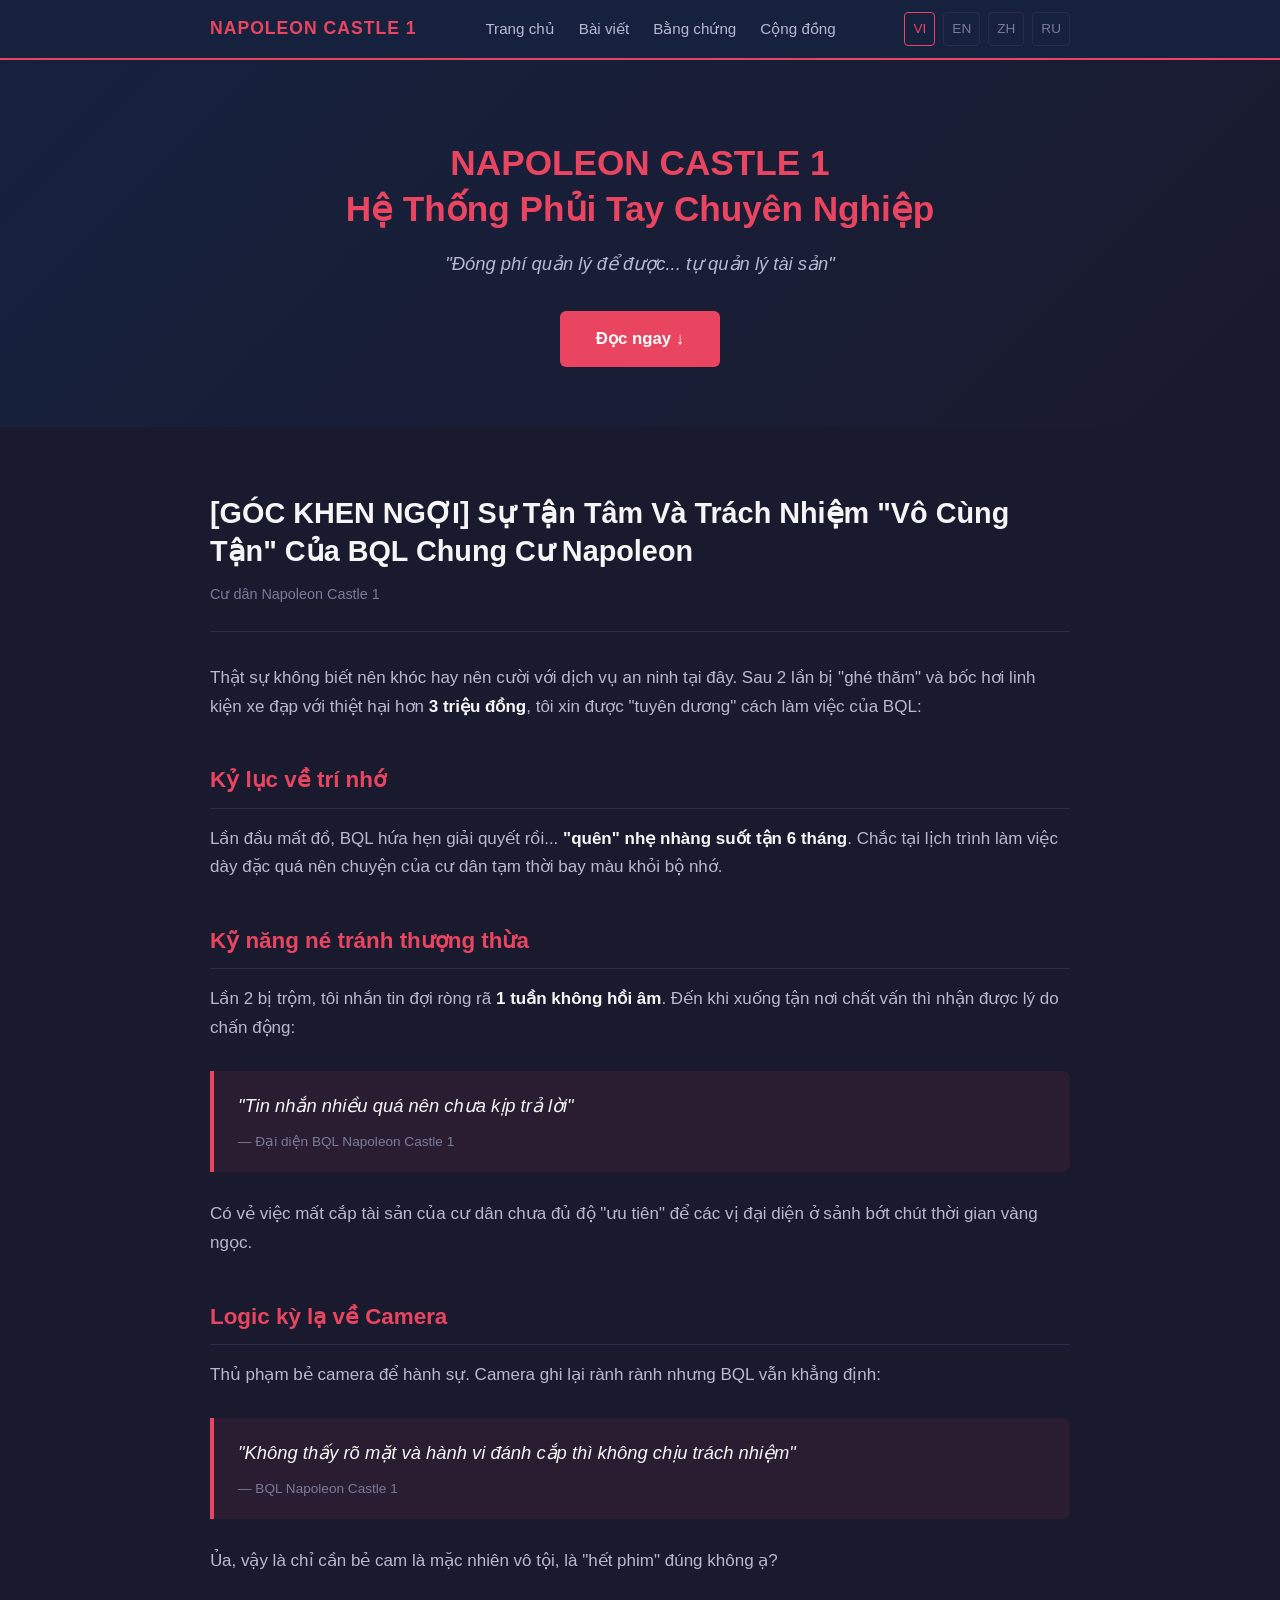
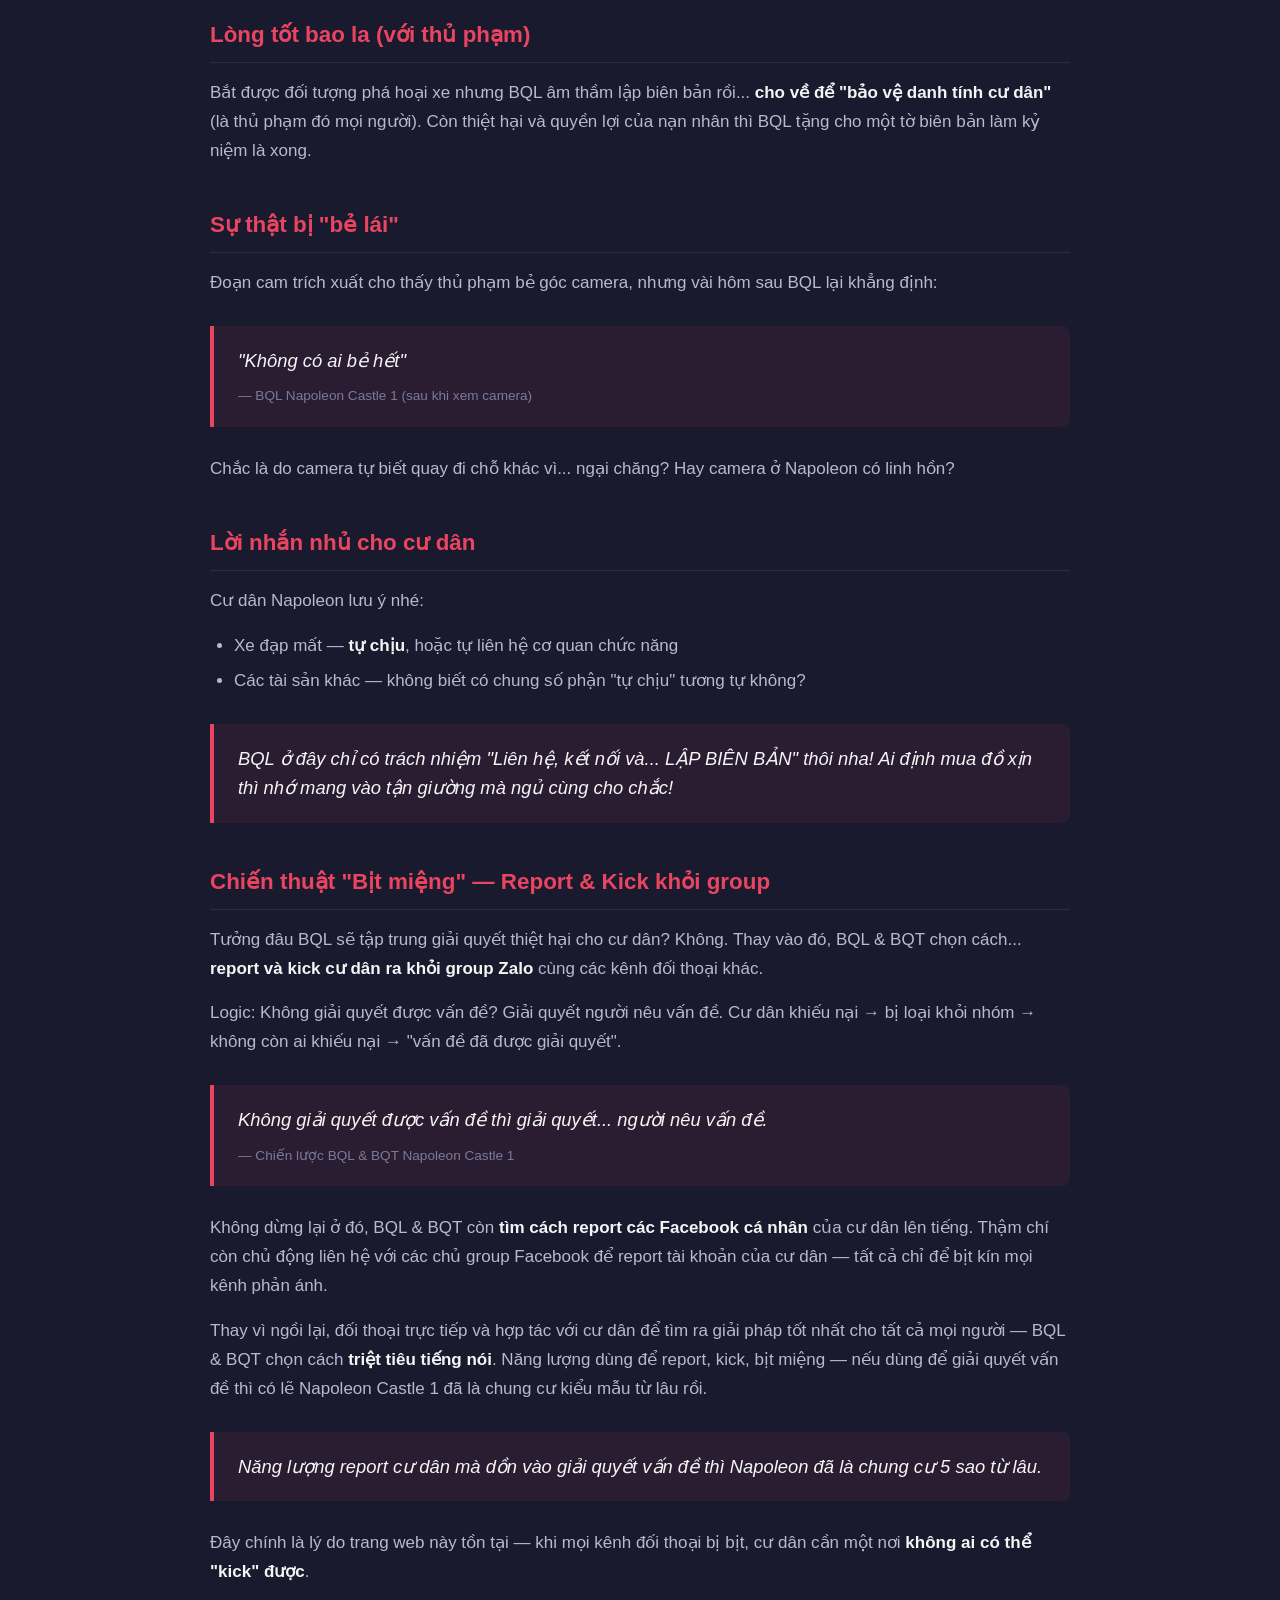
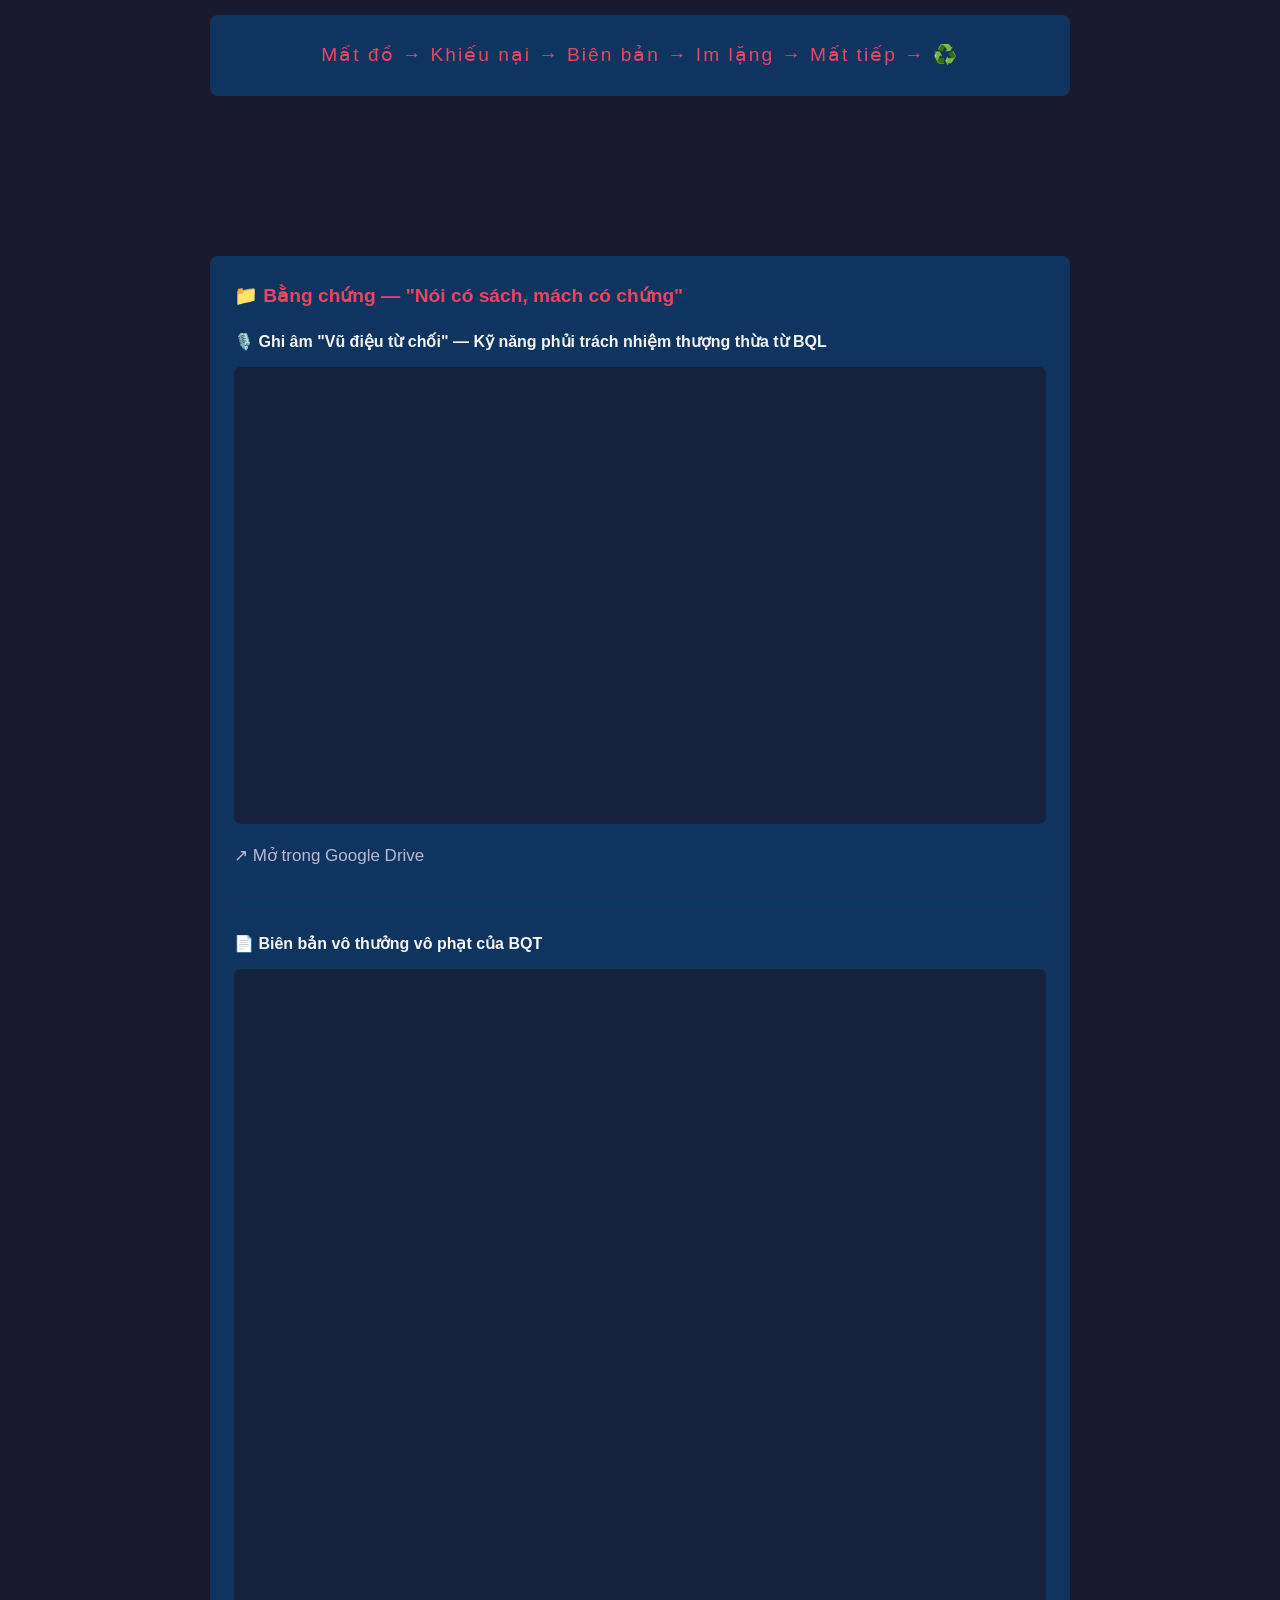
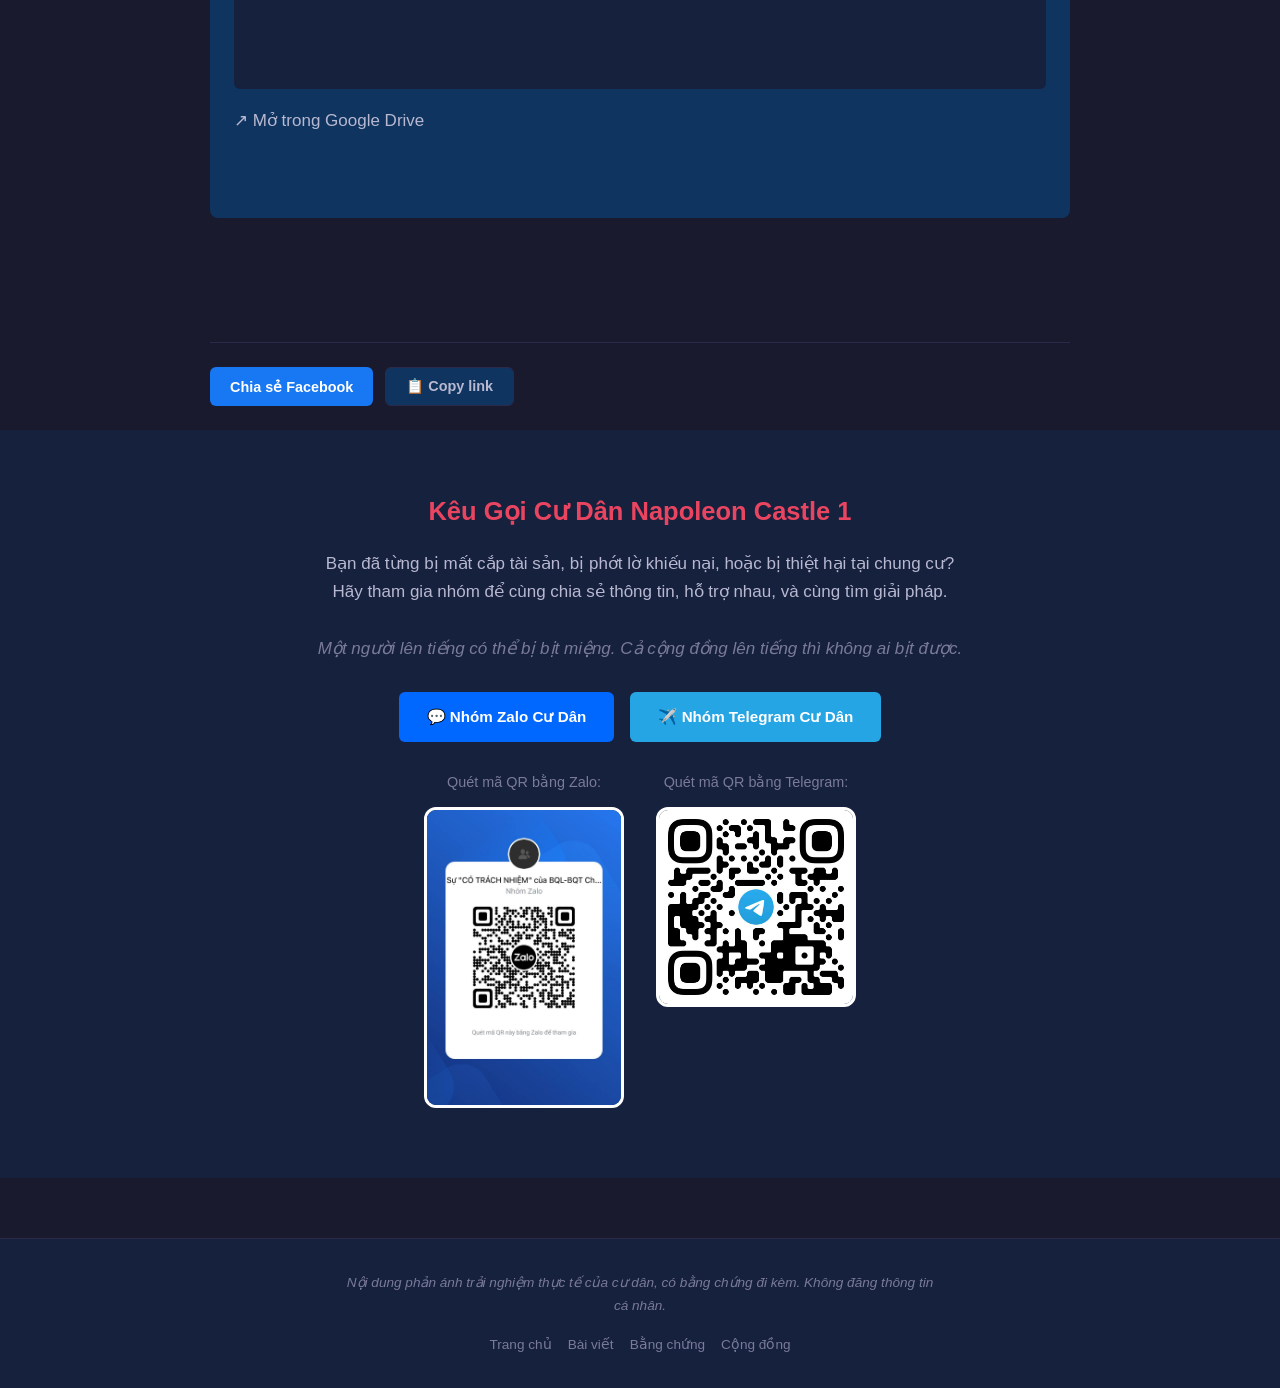
==== index.html @ b6dafae9 "feat: initial commit - Napoleon Castle expose site Multi-language static site with Vietnamese, Engli" ====
<!DOCTYPE html>
<html lang="vi">
<head>
  <meta charset="UTF-8">
  <meta name="viewport" content="width=device-width, initial-scale=1.0">
  <meta name="description" content="Napoleon Castle 1 - Bóc phốt BQT & BQL chung cư Napoleon Castle 1, Nha Trang. Bằng chứng, sự thật, và tiếng nói cư dân.">
  <title>Napoleon Castle 1 — Hệ Thống Phủi Tay Chuyên Nghiệp</title>
  <link rel="stylesheet" href="css/style.css">
</head>
<body>
  <header class="site-header">
    <div class="container">
      <a href="#top" class="site-logo">NAPOLEON CASTLE 1</a>
      <button class="menu-toggle" aria-label="Menu">&#9776;</button>
      <ul class="nav-links">
        <li><a href="#top">Trang chủ</a></li>
        <li><a href="#bai-viet">Bài viết</a></li>
        <li><a href="#evidence">Bằng chứng</a></li>
        <li><a href="#community">Cộng đồng</a></li>
      </ul>
      <div class="lang-selector">
        <a href="#" class="active">VI</a>
        <a href="#" title="Coming soon">EN</a>
        <a href="#" title="Coming soon">ZH</a>
        <a href="#" title="Coming soon">RU</a>
      </div>
    </div>
  </header>

  <main>
    <!-- Hero -->
    <section id="top" class="hero">
      <div class="container">
        <h1>NAPOLEON CASTLE 1<br>Hệ Thống Phủi Tay Chuyên Nghiệp</h1>
        <p class="subtitle">"Đóng phí quản lý để được... tự quản lý tài sản"</p>
        <a href="#bai-viet" class="btn-cta">Đọc ngay ↓</a>
      </div>
    </section>

    <!-- ========== BÀI VIẾT ========== -->
    <section id="bai-viet">

      <!-- Bài: Sự tận tâm và trách nhiệm "vô cùng tận" -->
      <article class="container post-article">
        <div class="post-header">
          <h1>[GÓC KHEN NGỢI] Sự Tận Tâm Và Trách Nhiệm "Vô Cùng Tận" Của BQL Chung Cư Napoleon</h1>
          <p class="post-meta">Cư dân Napoleon Castle 1</p>
        </div>

        <div class="post-content">
          <p>Thật sự không biết nên khóc hay nên cười với dịch vụ an ninh tại đây. Sau 2 lần bị "ghé thăm" và bốc hơi linh kiện xe đạp với thiệt hại hơn <strong>3 triệu đồng</strong>, tôi xin được "tuyên dương" cách làm việc của BQL:</p>

          <h2>Kỷ lục về trí nhớ</h2>
          <p>Lần đầu mất đồ, BQL hứa hẹn giải quyết rồi... <strong>"quên" nhẹ nhàng suốt tận 6 tháng</strong>. Chắc tại lịch trình làm việc dày đặc quá nên chuyện của cư dân tạm thời bay màu khỏi bộ nhớ.</p>

          <h2>Kỹ năng né tránh thượng thừa</h2>
          <p>Lần 2 bị trộm, tôi nhắn tin đợi ròng rã <strong>1 tuần không hồi âm</strong>. Đến khi xuống tận nơi chất vấn thì nhận được lý do chấn động:</p>

          <div class="quote-block">
            "Tin nhắn nhiều quá nên chưa kịp trả lời"
            <cite>— Đại diện BQL Napoleon Castle 1</cite>
          </div>

          <p>Có vẻ việc mất cắp tài sản của cư dân chưa đủ độ "ưu tiên" để các vị đại diện ở sảnh bớt chút thời gian vàng ngọc.</p>

          <h2>Logic kỳ lạ về Camera</h2>
          <p>Thủ phạm bẻ camera để hành sự. Camera ghi lại rành rành nhưng BQL vẫn khẳng định:</p>

          <div class="quote-block">
            "Không thấy rõ mặt và hành vi đánh cắp thì không chịu <em>trách nhiệm</em>"
            <cite>— BQL Napoleon Castle 1</cite>
          </div>

          <p>Ủa, vậy là chỉ cần bẻ cam là mặc nhiên vô tội, là "hết phim" đúng không ạ?</p>

          <h2>Lòng tốt bao la (với thủ phạm)</h2>
          <p>Bắt được đối tượng phá hoại xe nhưng BQL âm thầm lập biên bản rồi... <strong>cho về để "bảo vệ danh tính cư dân"</strong> (là thủ phạm đó mọi người). Còn thiệt hại và quyền lợi của nạn nhân thì BQL tặng cho một tờ biên bản làm kỷ niệm là xong.</p>

          <h2>Sự thật bị "bẻ lái"</h2>
          <p>Đoạn cam trích xuất cho thấy thủ phạm bẻ góc camera, nhưng vài hôm sau BQL lại khẳng định:</p>

          <div class="quote-block">
            "Không có ai bẻ hết"
            <cite>— BQL Napoleon Castle 1 (sau khi xem camera)</cite>
          </div>

          <p>Chắc là do camera tự biết quay đi chỗ khác vì... ngại chăng? Hay camera ở Napoleon có linh hồn?</p>

          <h2>Lời nhắn nhủ cho cư dân</h2>
          <p>Cư dân Napoleon lưu ý nhé:</p>
          <ul>
            <li>Xe đạp mất — <strong>tự chịu</strong>, hoặc tự liên hệ cơ quan chức năng</li>
            <li>Các tài sản khác — không biết có chung số phận "tự chịu" tương tự không?</li>
          </ul>

          <div class="quote-block">
            BQL ở đây chỉ có <em>trách nhiệm</em> "Liên hệ, kết nối và... LẬP BIÊN BẢN" thôi nha! Ai định mua đồ xịn thì nhớ mang vào tận giường mà ngủ cùng cho chắc!
          </div>

          <h2>Chiến thuật "Bịt miệng" — Report & Kick khỏi group</h2>
          <p>Tưởng đâu BQL sẽ tập trung giải quyết thiệt hại cho cư dân? Không. Thay vào đó, BQL & BQT chọn cách... <strong>report và kick cư dân ra khỏi group Zalo</strong> cùng các kênh đối thoại khác.</p>
          <p>Logic: Không giải quyết được vấn đề? Giải quyết người nêu vấn đề. Cư dân khiếu nại → bị loại khỏi nhóm → không còn ai khiếu nại → "vấn đề đã được giải quyết".</p>

          <div class="quote-block">
            Không giải quyết được vấn đề thì giải quyết... người nêu vấn đề.
            <cite>— Chiến lược BQL & BQT Napoleon Castle 1</cite>
          </div>

          <p>Không dừng lại ở đó, BQL & BQT còn <strong>tìm cách report các Facebook cá nhân</strong> của cư dân lên tiếng. Thậm chí còn chủ động liên hệ với các chủ group Facebook để report tài khoản của cư dân — tất cả chỉ để bịt kín mọi kênh phản ánh.</p>
          <p>Thay vì ngồi lại, đối thoại trực tiếp và hợp tác với cư dân để tìm ra giải pháp tốt nhất cho tất cả mọi người — BQL & BQT chọn cách <strong>triệt tiêu tiếng nói</strong>. Năng lượng dùng để report, kick, bịt miệng — nếu dùng để giải quyết vấn đề thì có lẽ Napoleon Castle 1 đã là chung cư kiểu mẫu từ lâu rồi.</p>

          <div class="quote-block">
            Năng lượng report cư dân mà dồn vào giải quyết vấn đề thì Napoleon đã là chung cư 5 sao từ lâu.
          </div>

          <p>Đây chính là lý do trang web này tồn tại — khi mọi kênh đối thoại bị bịt, cư dân cần một nơi <strong>không ai có thể "kick" được</strong>.</p>

          <div class="loop-diagram">
            Mất đồ → Khiếu nại → Biên bản → Im lặng → Mất tiếp → ♻️
          </div>
        </div>
      </article>

    </section>

    <!-- ========== BẰNG CHỨNG ========== -->
    <section id="evidence" class="container" style="padding: 60px 20px;">
      <div class="evidence-section">
        <h2>📁 Bằng chứng — "Nói có sách, mách có chứng"</h2>

        <div class="evidence-embed">
          <h3>🎙️ Ghi âm "Vũ điệu từ chối" — Kỹ năng phủi trách nhiệm thượng thừa từ BQL</h3>
          <div class="video-wrapper">
            <iframe src="https://drive.google.com/file/d/17WcGoPP5Mn9UGs67DYSQonbkfTGHQ_Rq/preview" allow="autoplay" loading="lazy"></iframe>
          </div>
          <a href="https://drive.google.com/file/d/17WcGoPP5Mn9UGs67DYSQonbkfTGHQ_Rq/view?usp=sharing" target="_blank" class="evidence-link">↗ Mở trong Google Drive</a>
        </div>

        <div class="evidence-embed">
          <h3>📄 Biên bản vô thưởng vô phạt của BQT</h3>
          <iframe src="https://drive.google.com/file/d/1DjLZCv8FDVoXOdArXhxJp0pirLEezRLO/preview" width="100%" height="720" allow="autoplay" loading="lazy"></iframe>
          <a href="https://drive.google.com/file/d/1DjLZCv8FDVoXOdArXhxJp0pirLEezRLO/view?usp=drive_link" target="_blank" class="evidence-link">↗ Mở trong Google Drive</a>
        </div>
      </div>
    </section>

    <!-- ========== SHARE ========== -->
    <div class="container">
      <div class="share-buttons">
        <button class="btn-share btn-share-fb" onclick="shareFacebook()">Chia sẻ Facebook</button>
        <button class="btn-share btn-share-copy" onclick="copyLink()">📋 Copy link</button>
      </div>
    </div>

    <!-- ========== COMMUNITY ========== -->
    <section id="community" class="community-section">
      <h2>Kêu Gọi Cư Dân Napoleon Castle 1</h2>
      <p>Bạn đã từng bị mất cắp tài sản, bị phớt lờ khiếu nại, hoặc bị thiệt hại tại chung cư?<br>
      Hãy tham gia nhóm để cùng chia sẻ thông tin, hỗ trợ nhau, và cùng tìm giải pháp.</p>
      <p style="color: var(--text-muted); font-style: italic; margin-top: 8px;">Một người lên tiếng có thể bị bịt miệng. Cả cộng đồng lên tiếng thì không ai bịt được.</p>
      <div class="community-buttons">
        <a href="https://zalo.me/g/q9gv7rk0p5awj9sfgsnn" target="_blank" class="btn-community btn-zalo">💬 Nhóm Zalo Cư Dân</a>
        <a href="https://t.me/+AWiFzAYis3QyZTdl" target="_blank" class="btn-community btn-telegram">✈️ Nhóm Telegram Cư Dân</a>
      </div>
      <div class="qr-codes">
        <div class="qr-item">
          <p>Quét mã QR bằng Zalo:</p>
          <a href="https://zalo.me/g/q9gv7rk0p5awj9sfgsnn" target="_blank">
            <img src="images/zalo-qr.jpg" alt="QR Code nhóm Zalo cư dân Napoleon Castle 1" class="qr-image">
          </a>
        </div>
        <div class="qr-item">
          <p>Quét mã QR bằng Telegram:</p>
          <a href="https://t.me/+AWiFzAYis3QyZTdl" target="_blank">
            <img src="images/telegram-qr.jpg" alt="QR Code nhóm Telegram cư dân Napoleon Castle 1" class="qr-image">
          </a>
        </div>
      </div>
    </section>
  </main>

  <footer class="site-footer">
    <div class="container">
      <p class="disclaimer">Nội dung phản ánh trải nghiệm thực tế của cư dân, có bằng chứng đi kèm. Không đăng thông tin cá nhân.</p>
      <div class="footer-links">
        <a href="#top">Trang chủ</a>
        <a href="#bai-viet">Bài viết</a>
        <a href="#evidence">Bằng chứng</a>
        <a href="#community">Cộng đồng</a>
      </div>
    </div>
  </footer>

  <script src="js/main.js"></script>
</body>
</html>
---- css/style.css ----
/* === Napoleon Castle 1 Expose — Theme === */
:root {
  --bg-primary: #1a1a2e;
  --bg-secondary: #16213e;
  --bg-card: #0f3460;
  --accent: #e94560;
  --accent-hover: #ff6b81;
  --text-primary: #f5f5f5;
  --text-secondary: #b8b8d0;
  --text-muted: #7a7a9a;
  --border: #2a2a4a;
  --quote-border: #e94560;
  --success: #2ed573;
  --font-stack: -apple-system, BlinkMacSystemFont, 'Segoe UI', Roboto, sans-serif;
  --max-width: 900px;
  --header-height: 60px;
}

/* === Reset & Base === */
*, *::before, *::after { box-sizing: border-box; margin: 0; padding: 0; }

html { scroll-behavior: smooth; }

body {
  font-family: var(--font-stack);
  background: var(--bg-primary);
  color: var(--text-primary);
  line-height: 1.7;
  font-size: 17px;
  min-height: 100vh;
}

a { color: var(--accent); text-decoration: none; transition: color 0.2s; }
a:hover { color: var(--accent-hover); }

img { max-width: 100%; height: auto; }

/* === Layout === */
.container { max-width: var(--max-width); margin: 0 auto; padding: 0 20px; }

/* === Header === */
.site-header {
  background: var(--bg-secondary);
  border-bottom: 2px solid var(--accent);
  position: sticky;
  top: 0;
  z-index: 100;
  height: var(--header-height);
}

.site-header .container {
  display: flex;
  align-items: center;
  justify-content: space-between;
  height: 100%;
}

.site-logo {
  font-size: 1.1rem;
  font-weight: 700;
  color: var(--accent);
  letter-spacing: 1px;
}

.nav-links { display: flex; gap: 24px; list-style: none; }
.nav-links a { color: var(--text-secondary); font-size: 0.95rem; }
.nav-links a:hover, .nav-links a.active { color: var(--accent); }

.lang-selector { display: flex; gap: 8px; }
.lang-selector a {
  color: var(--text-muted);
  font-size: 0.85rem;
  padding: 4px 8px;
  border: 1px solid var(--border);
  border-radius: 4px;
}
.lang-selector a:hover, .lang-selector a.active {
  color: var(--accent);
  border-color: var(--accent);
}

/* Hamburger */
.menu-toggle {
  display: none;
  background: none;
  border: none;
  color: var(--text-primary);
  font-size: 1.5rem;
  cursor: pointer;
}

/* === Hero === */
.hero {
  text-align: center;
  padding: 80px 20px 60px;
  background: linear-gradient(135deg, var(--bg-secondary), var(--bg-primary));
}

.hero h1 {
  font-size: 2.2rem;
  color: var(--accent);
  margin-bottom: 16px;
  line-height: 1.3;
}

.hero .subtitle {
  font-size: 1.15rem;
  color: var(--text-secondary);
  font-style: italic;
  margin-bottom: 32px;
}

.btn-cta {
  display: inline-block;
  background: var(--accent);
  color: #fff;
  padding: 14px 36px;
  border-radius: 6px;
  font-size: 1.05rem;
  font-weight: 600;
  transition: background 0.2s;
}
.btn-cta:hover { background: var(--accent-hover); color: #fff; }

/* === Timeline === */
.timeline-section { padding: 60px 0; }
.timeline-section h2 { text-align: center; margin-bottom: 40px; color: var(--accent); }

.timeline {
  position: relative;
  padding-left: 40px;
}

.timeline::before {
  content: '';
  position: absolute;
  left: 15px;
  top: 0;
  bottom: 0;
  width: 3px;
  background: var(--accent);
  border-radius: 2px;
}

.timeline-item {
  position: relative;
  margin-bottom: 36px;
  padding: 20px 24px;
  background: var(--bg-card);
  border-radius: 8px;
  border-left: 3px solid var(--accent);
}

.timeline-item::before {
  content: '';
  position: absolute;
  left: -33px;
  top: 24px;
  width: 12px;
  height: 12px;
  background: var(--accent);
  border-radius: 50%;
  border: 3px solid var(--bg-primary);
}

.timeline-date {
  font-size: 0.85rem;
  color: var(--accent);
  font-weight: 600;
  margin-bottom: 6px;
}

.timeline-item h3 { font-size: 1.1rem; margin-bottom: 8px; }
.timeline-item p { color: var(--text-secondary); font-size: 0.95rem; }
.timeline-item .read-more { font-size: 0.9rem; margin-top: 10px; display: inline-block; }

/* === Quote Block === */
.quote-block {
  border-left: 4px solid var(--quote-border);
  padding: 20px 24px;
  margin: 28px 0;
  background: rgba(233, 69, 96, 0.08);
  border-radius: 0 8px 8px 0;
  font-style: italic;
  font-size: 1.15rem;
  color: var(--text-primary);
  line-height: 1.6;
}

.quote-block cite {
  display: block;
  margin-top: 10px;
  font-size: 0.85rem;
  color: var(--text-muted);
  font-style: normal;
}

/* === Community Section === */
.community-section {
  text-align: center;
  padding: 60px 20px;
  background: var(--bg-secondary);
}

.community-section h2 { color: var(--accent); margin-bottom: 16px; }
.community-section p { color: var(--text-secondary); margin-bottom: 28px; }

.community-buttons { display: flex; gap: 16px; justify-content: center; flex-wrap: wrap; }

.btn-community {
  display: inline-flex;
  align-items: center;
  gap: 8px;
  padding: 12px 28px;
  border-radius: 6px;
  font-weight: 600;
  font-size: 0.95rem;
  color: #fff;
  transition: opacity 0.2s;
}
.btn-community:hover { opacity: 0.85; color: #fff; }
.btn-zalo { background: #0068ff; }
.btn-telegram { background: #26a5e4; }

.qr-codes {
  display: flex;
  gap: 32px;
  justify-content: center;
  flex-wrap: wrap;
  margin-top: 28px;
}
.qr-item { text-align: center; }
.qr-item p { color: var(--text-muted); font-size: 0.9rem; margin-bottom: 12px; }
.qr-image {
  max-width: 200px;
  border-radius: 12px;
  border: 3px solid #fff;
}

/* === Post Article (single-page blog) === */
.post-article { padding-top: 20px; }
.post-article + .post-article { border-top: 2px solid var(--accent); margin-top: 60px; }

.post-header {
  padding: 48px 0 24px;
  border-bottom: 1px solid var(--border);
  margin-bottom: 32px;
}

.post-header h1 { font-size: 1.8rem; line-height: 1.3; margin-bottom: 12px; }
.post-meta { color: var(--text-muted); font-size: 0.9rem; }

.post-content { padding-bottom: 40px; }
.post-content h2 {
  color: var(--accent);
  font-size: 1.4rem;
  margin: 40px 0 16px;
  padding-bottom: 8px;
  border-bottom: 1px solid var(--border);
}
.post-content h3 { font-size: 1.15rem; margin: 24px 0 12px; }
.post-content p { margin-bottom: 16px; color: var(--text-secondary); }
.post-content ul, .post-content ol { margin: 12px 0 16px 24px; color: var(--text-secondary); }
.post-content li { margin-bottom: 6px; }
.post-content strong { color: var(--text-primary); }

/* Loop visual */
.loop-diagram {
  text-align: center;
  padding: 24px;
  margin: 28px 0;
  background: var(--bg-card);
  border-radius: 8px;
  font-size: 1.2rem;
  color: var(--accent);
  letter-spacing: 2px;
}

/* === Evidence === */
.evidence-section {
  background: var(--bg-card);
  padding: 24px;
  border-radius: 8px;
  margin: 32px 0;
}
.evidence-section h2 { color: var(--accent); margin-bottom: 16px; font-size: 1.2rem; }
.evidence-link {
  display: block;
  padding: 10px 0;
  border-bottom: 1px solid var(--border);
  color: var(--text-secondary);
}
.evidence-link:last-child { border-bottom: none; }
.evidence-link:hover { color: var(--accent); }

.evidence-embed {
  margin-bottom: 28px;
  padding-bottom: 20px;
  border-bottom: 1px solid var(--border);
}
.evidence-embed:last-child { border-bottom: none; }
.evidence-embed h3 { font-size: 1rem; margin-bottom: 12px; color: var(--text-primary); }
.evidence-embed iframe {
  border: none;
  border-radius: 6px;
  background: var(--bg-secondary);
  display: block;
  margin-bottom: 8px;
}

/* 16:9 responsive video */
.video-wrapper {
  position: relative;
  padding-bottom: 56.25%; /* 16:9 */
  height: 0;
  overflow: hidden;
  border-radius: 6px;
  margin-bottom: 8px;
}
.video-wrapper iframe {
  position: absolute;
  top: 0;
  left: 0;
  width: 100%;
  height: 100%;
  margin-bottom: 0;
}

/* === Share Buttons === */
.share-buttons {
  display: flex;
  gap: 12px;
  padding: 24px 0;
  border-top: 1px solid var(--border);
  margin-top: 32px;
}

.btn-share {
  padding: 10px 20px;
  border-radius: 6px;
  font-size: 0.9rem;
  font-weight: 600;
  cursor: pointer;
  border: none;
  color: #fff;
  transition: opacity 0.2s;
}
.btn-share:hover { opacity: 0.85; }
.btn-share-fb { background: #1877f2; }
.btn-share-copy { background: var(--bg-card); border: 1px solid var(--border); color: var(--text-secondary); }
.btn-share-copy:hover { border-color: var(--accent); color: var(--accent); }

/* === Post Navigation === */
.post-nav {
  display: flex;
  justify-content: space-between;
  padding: 24px 0;
  border-top: 1px solid var(--border);
}
.post-nav a { color: var(--text-secondary); }
.post-nav a:hover { color: var(--accent); }

/* === Footer === */
.site-footer {
  background: var(--bg-secondary);
  border-top: 1px solid var(--border);
  padding: 32px 0;
  text-align: center;
  margin-top: 60px;
}

.disclaimer {
  font-size: 0.85rem;
  color: var(--text-muted);
  font-style: italic;
  margin-bottom: 16px;
  max-width: 600px;
  margin-left: auto;
  margin-right: auto;
}

.footer-links { display: flex; gap: 16px; justify-content: center; }
.footer-links a { color: var(--text-muted); font-size: 0.85rem; }

/* === Landing Page (Language Selector) === */
.landing-page {
  display: flex;
  flex-direction: column;
  align-items: center;
  justify-content: center;
  min-height: 100vh;
  text-align: center;
  padding: 40px 20px;
}

.landing-page h1 {
  font-size: 2.5rem;
  color: var(--accent);
  margin-bottom: 12px;
}

.landing-page .tagline {
  color: var(--text-secondary);
  font-style: italic;
  margin-bottom: 48px;
  font-size: 1.1rem;
}

.lang-grid {
  display: grid;
  grid-template-columns: repeat(2, 1fr);
  gap: 16px;
  max-width: 400px;
  width: 100%;
}

.lang-btn {
  display: flex;
  align-items: center;
  justify-content: center;
  padding: 20px;
  background: var(--bg-card);
  border: 2px solid var(--border);
  border-radius: 10px;
  font-size: 1.1rem;
  font-weight: 600;
  color: var(--text-primary);
  transition: border-color 0.2s, transform 0.2s;
}
.lang-btn:hover {
  border-color: var(--accent);
  color: var(--accent);
  transform: translateY(-2px);
}

/* === Placeholder Notice === */
.placeholder-notice {
  text-align: center;
  padding: 80px 20px;
  color: var(--text-muted);
  font-style: italic;
  font-size: 1.1rem;
}

/* === Responsive === */
@media (max-width: 768px) {
  .menu-toggle { display: block; }

  .nav-links {
    display: none;
    position: absolute;
    top: var(--header-height);
    left: 0;
    right: 0;
    background: var(--bg-secondary);
    flex-direction: column;
    padding: 16px 20px;
    gap: 12px;
    border-bottom: 2px solid var(--accent);
  }
  .nav-links.open { display: flex; }

  .lang-selector {
    position: absolute;
    top: var(--header-height);
    right: 20px;
    display: none;
  }
  .nav-links.open ~ .lang-selector { display: flex; margin-top: 8px; }

  .hero { padding: 48px 16px 40px; }
  .hero h1 { font-size: 1.6rem; }

  .timeline { padding-left: 30px; }
  .timeline::before { left: 10px; }
  .timeline-item::before { left: -28px; }

  .post-header h1 { font-size: 1.4rem; }
  .post-content h2 { font-size: 1.2rem; }

  .lang-grid { grid-template-columns: 1fr; max-width: 280px; }

  .landing-page h1 { font-size: 1.8rem; }
}
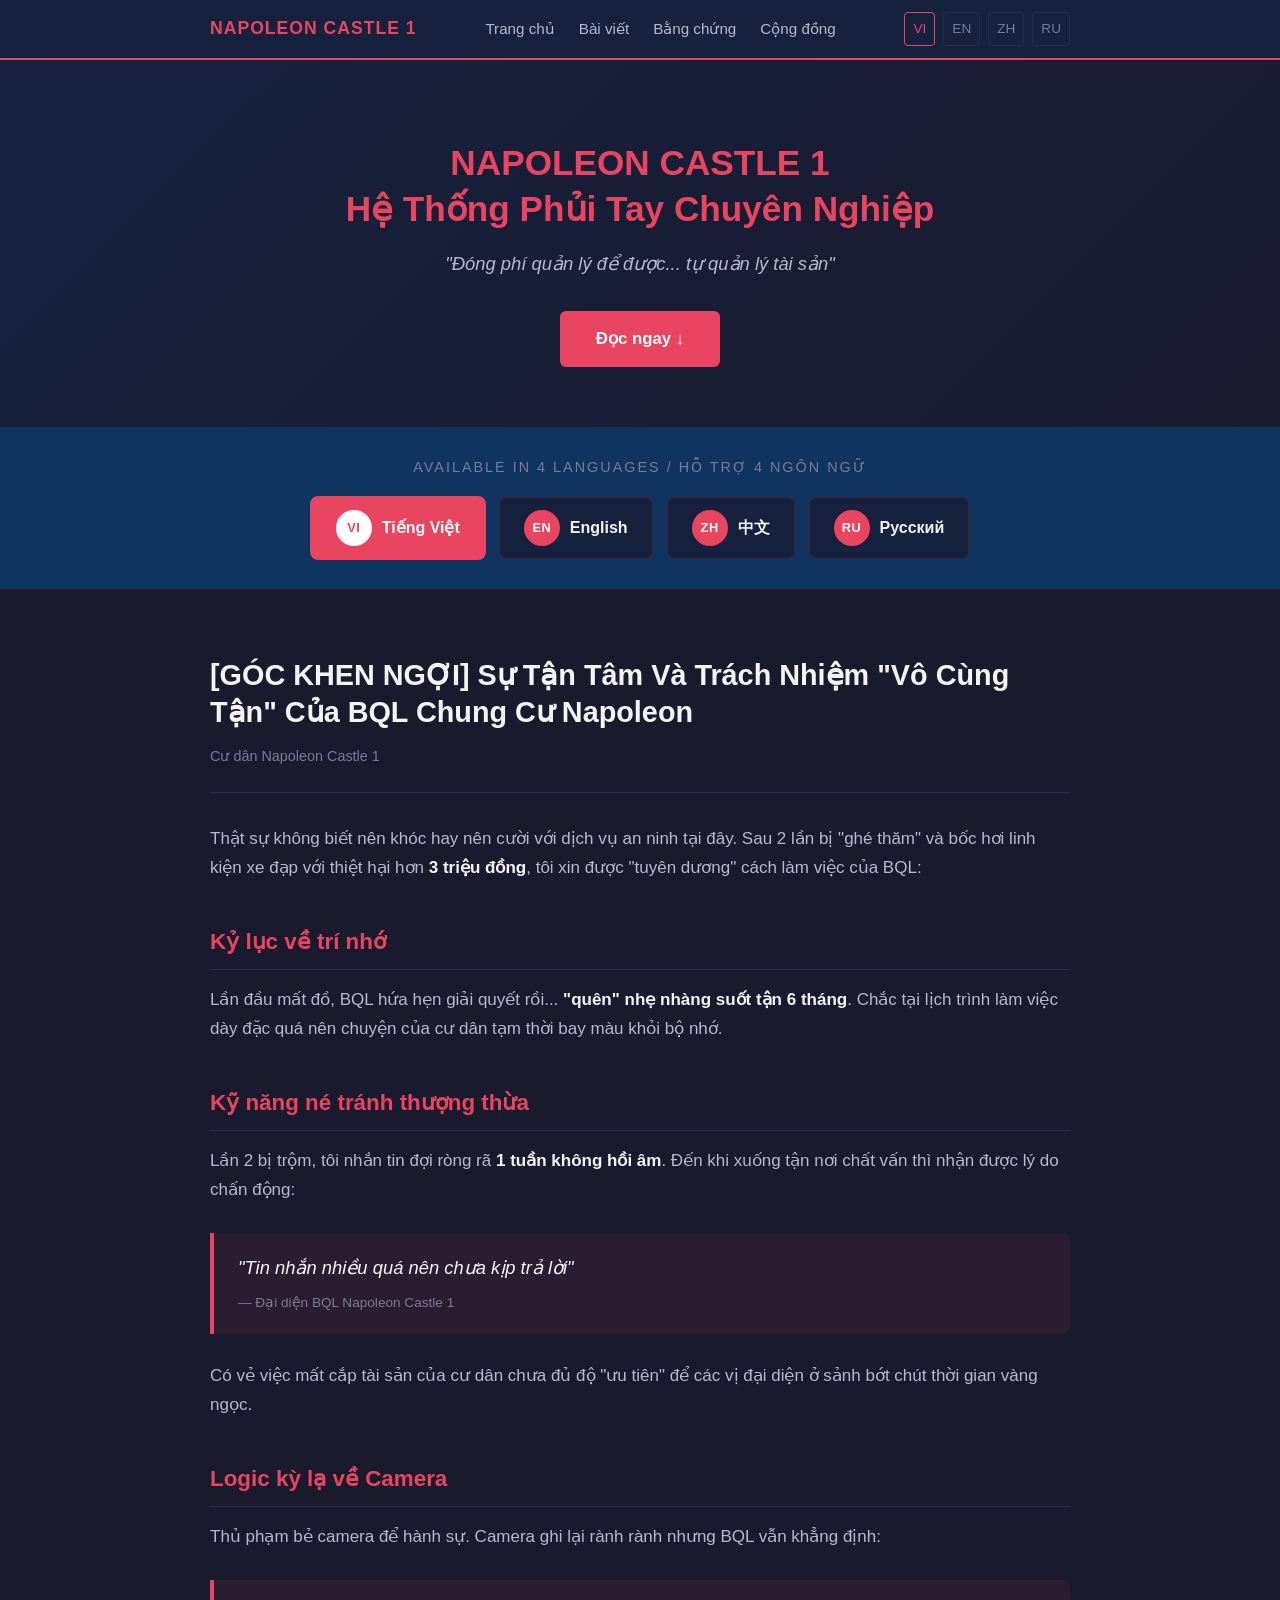
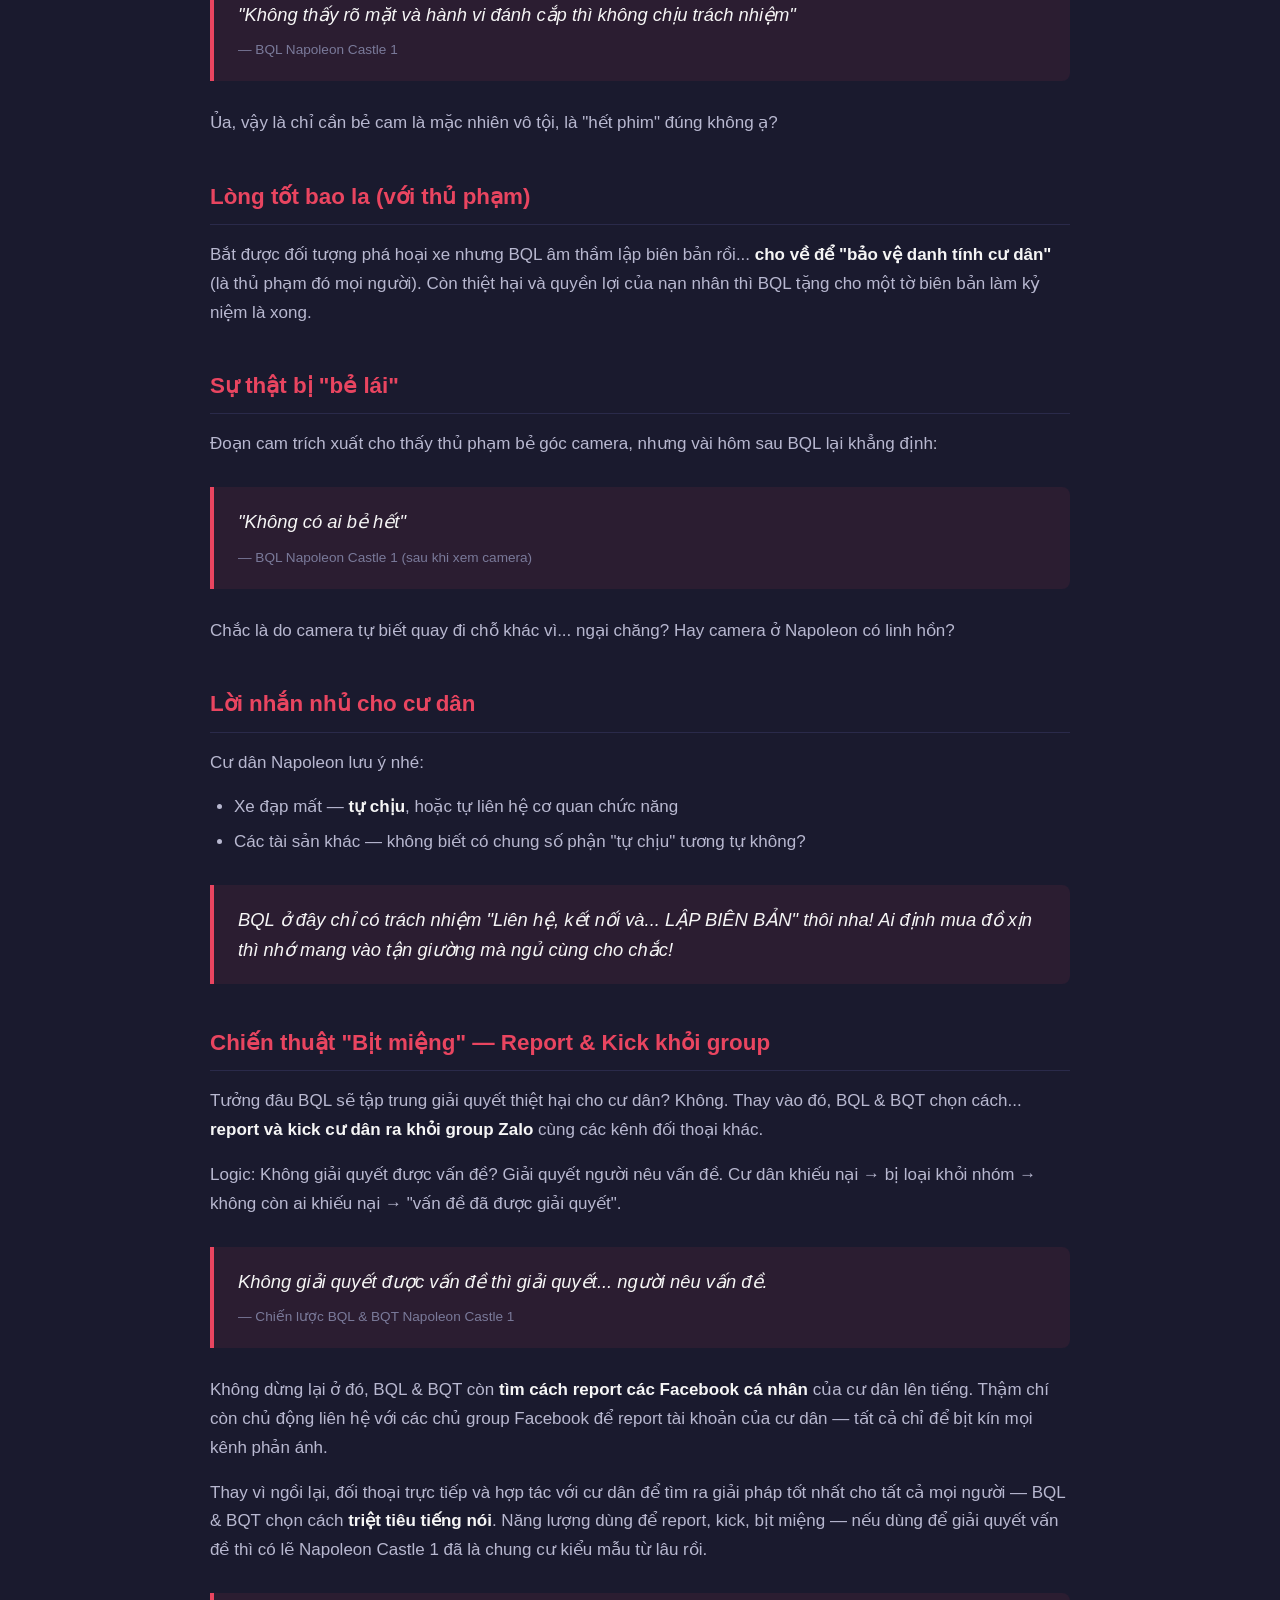
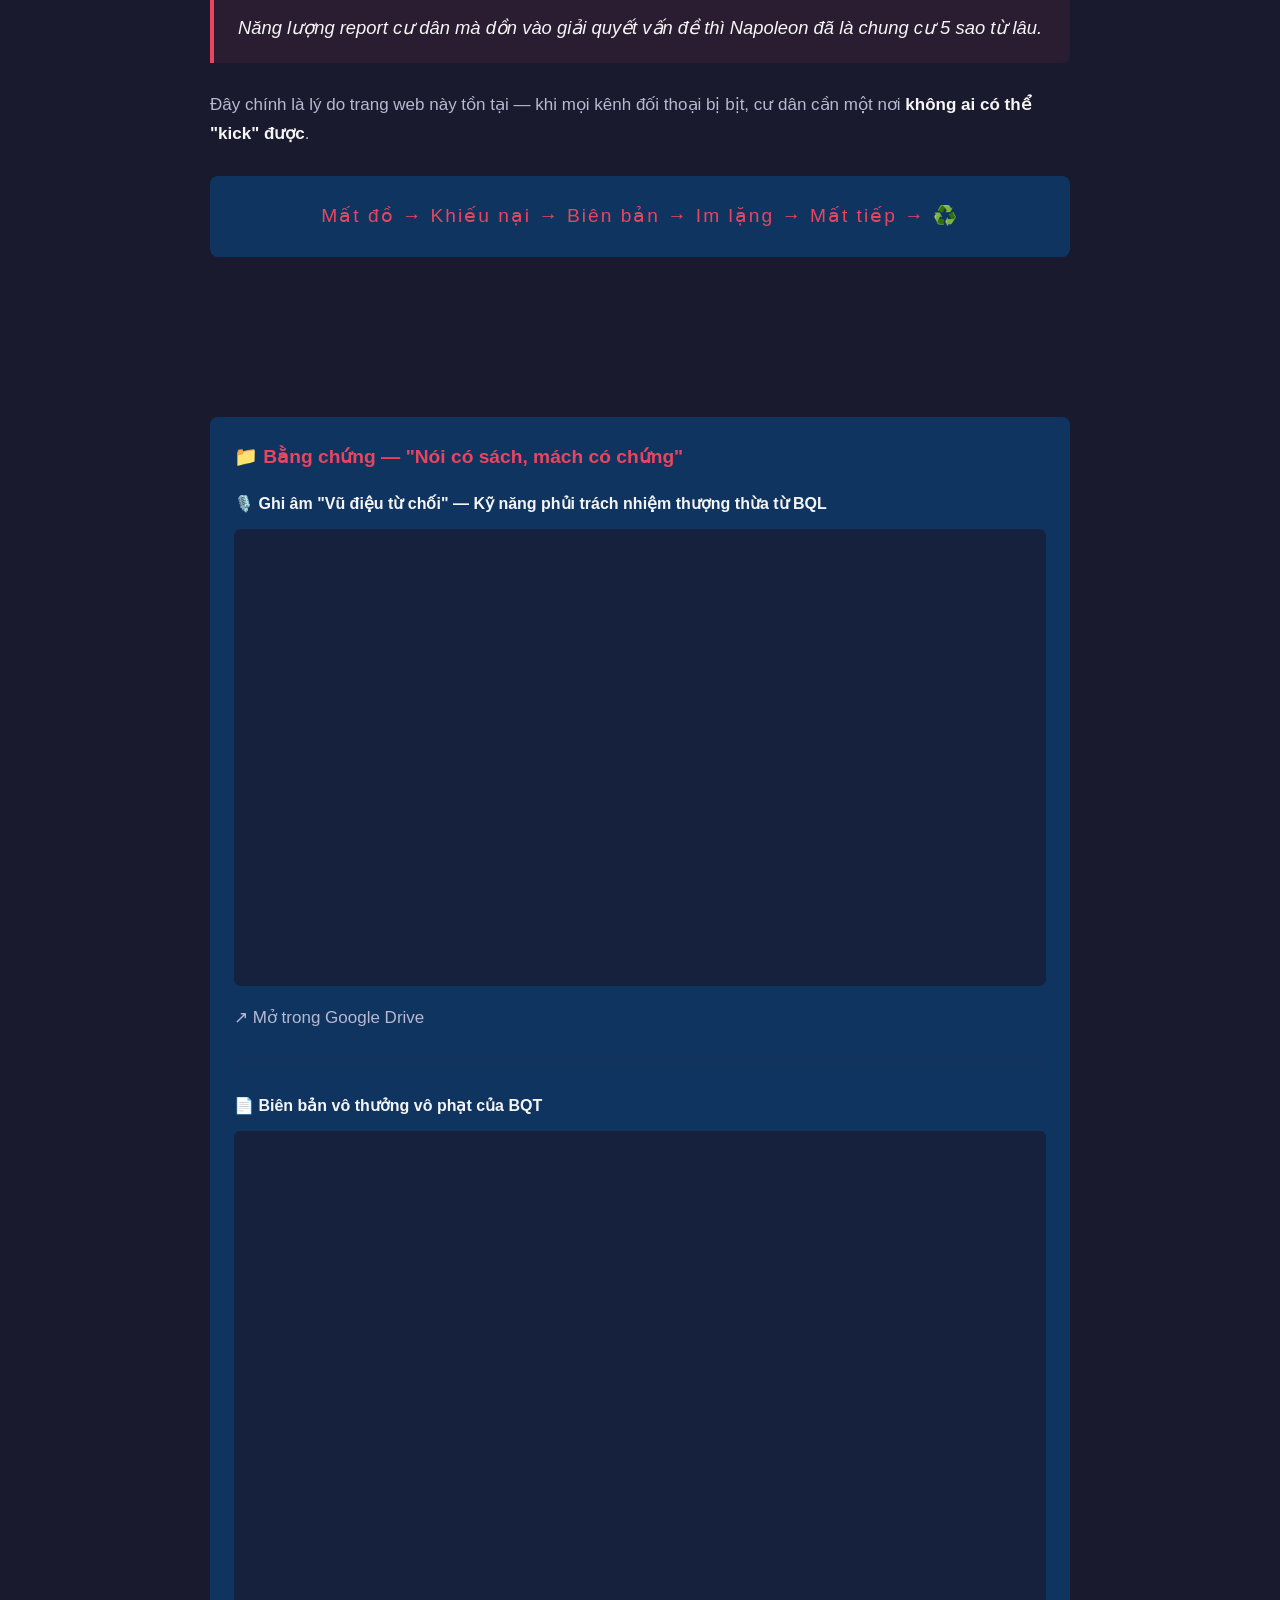
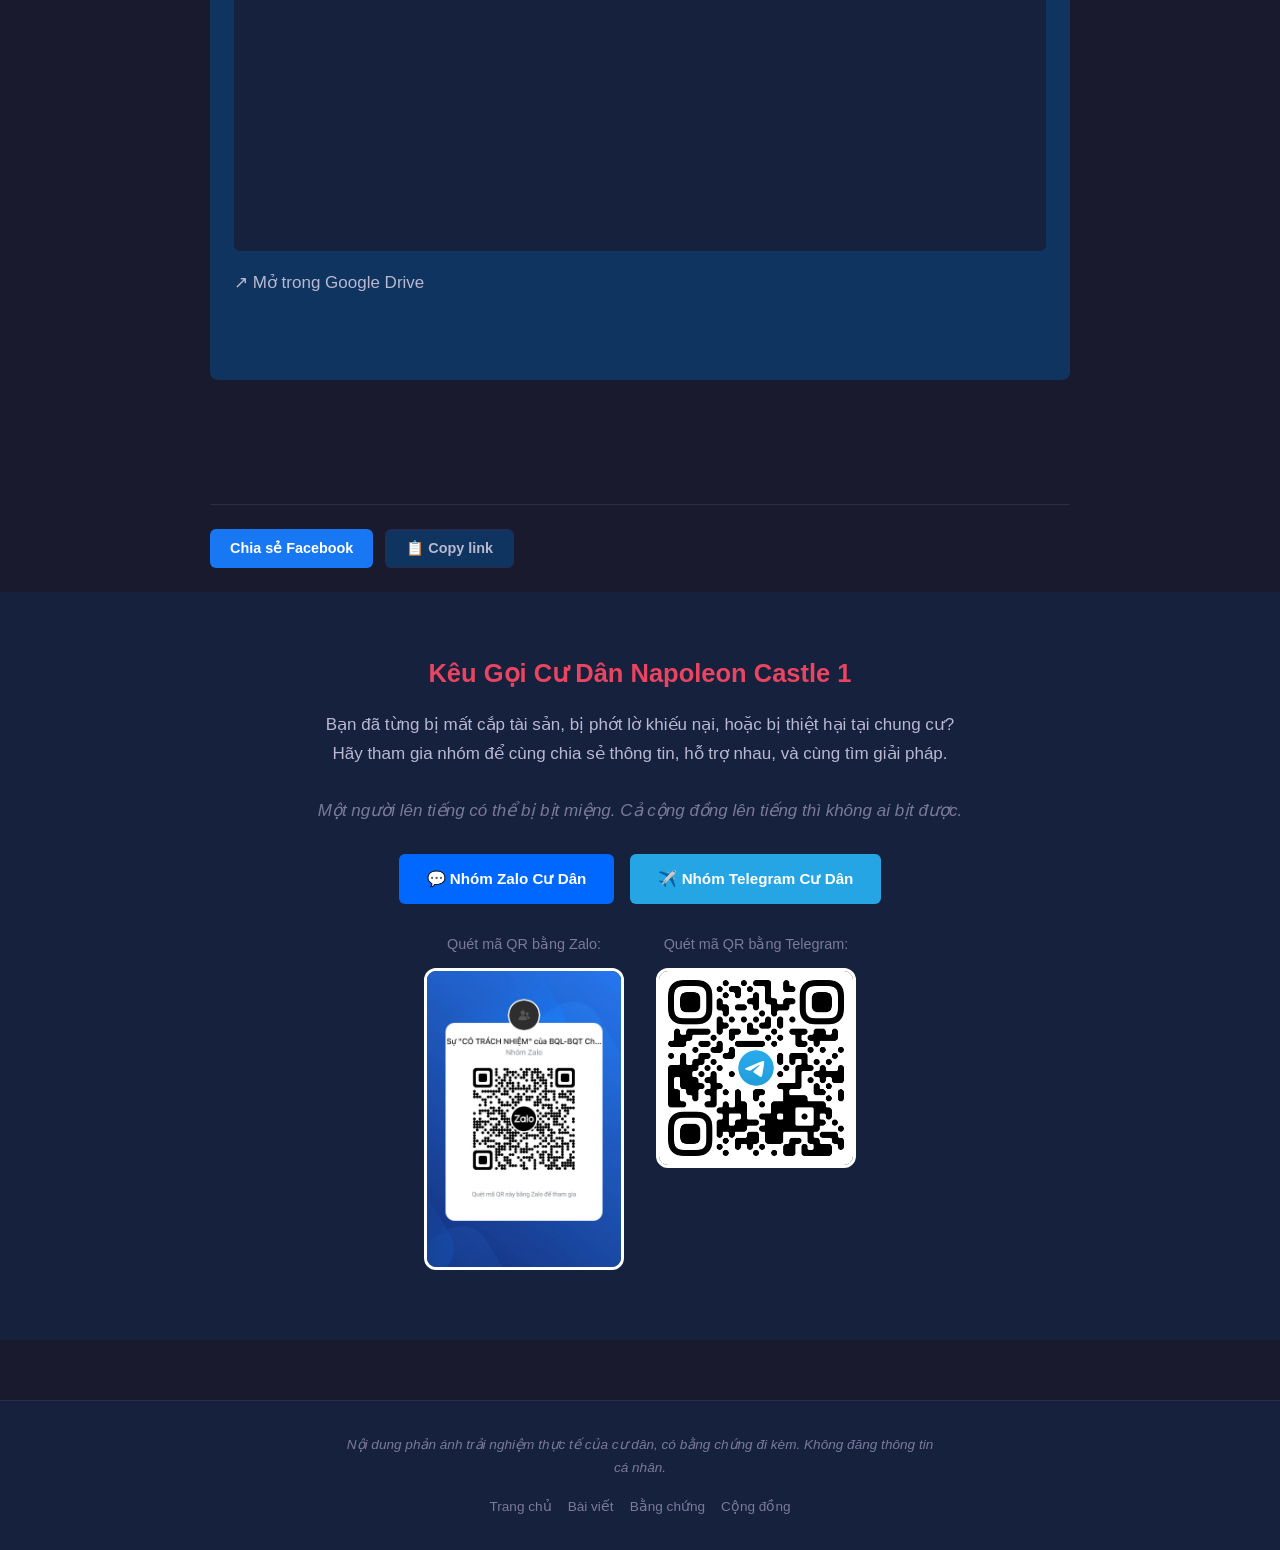
==== commit f0297696: "update" ====
--- a/index.html
+++ b/index.html
@@ -19,10 +19,10 @@
         <li><a href="#community">Cộng đồng</a></li>
       </ul>
       <div class="lang-selector">
-        <a href="#" class="active">VI</a>
-        <a href="#" title="Coming soon">EN</a>
-        <a href="#" title="Coming soon">ZH</a>
-        <a href="#" title="Coming soon">RU</a>
+        <a href="./index.html" class="active">VI</a>
+        <a href="./en/index.html">EN</a>
+        <a href="./zh/index.html">ZH</a>
+        <a href="./ru/index.html">RU</a>
       </div>
     </div>
   </header>
@@ -34,6 +34,31 @@
         <h1>NAPOLEON CASTLE 1<br>Hệ Thống Phủi Tay Chuyên Nghiệp</h1>
         <p class="subtitle">"Đóng phí quản lý để được... tự quản lý tài sản"</p>
         <a href="#bai-viet" class="btn-cta">Đọc ngay ↓</a>
+      </div>
+    </section>
+
+    <!-- Multi-language Banner -->
+    <section class="multilang-banner">
+      <div class="container">
+        <p class="multilang-title">Available in 4 languages / Hỗ trợ 4 ngôn ngữ</p>
+        <div class="multilang-grid">
+          <a href="./index.html" class="multilang-btn active">
+            <span class="multilang-flag">VI</span>
+            <span class="multilang-label">Tiếng Việt</span>
+          </a>
+          <a href="./en/index.html" class="multilang-btn">
+            <span class="multilang-flag">EN</span>
+            <span class="multilang-label">English</span>
+          </a>
+          <a href="./zh/index.html" class="multilang-btn">
+            <span class="multilang-flag">ZH</span>
+            <span class="multilang-label">中文</span>
+          </a>
+          <a href="./ru/index.html" class="multilang-btn">
+            <span class="multilang-flag">RU</span>
+            <span class="multilang-label">Русский</span>
+          </a>
+        </div>
       </div>
     </section>
 
--- a/css/style.css
+++ b/css/style.css
@@ -382,6 +382,81 @@
 .footer-links { display: flex; gap: 16px; justify-content: center; }
 .footer-links a { color: var(--text-muted); font-size: 0.85rem; }
 
+/* === Multi-language Banner === */
+.multilang-banner {
+  background: var(--bg-card);
+  padding: 28px 20px;
+  text-align: center;
+  border-bottom: 1px solid var(--border);
+}
+
+.multilang-title {
+  color: var(--text-muted);
+  font-size: 0.9rem;
+  text-transform: uppercase;
+  letter-spacing: 2px;
+  margin-bottom: 16px;
+}
+
+.multilang-grid {
+  display: flex;
+  gap: 12px;
+  justify-content: center;
+  flex-wrap: wrap;
+}
+
+.multilang-btn {
+  display: flex;
+  align-items: center;
+  gap: 10px;
+  padding: 12px 24px;
+  background: var(--bg-secondary);
+  border: 2px solid var(--border);
+  border-radius: 8px;
+  color: var(--text-primary);
+  font-weight: 600;
+  transition: border-color 0.2s, transform 0.2s, background 0.2s;
+}
+
+.multilang-btn:hover {
+  border-color: var(--accent);
+  color: var(--accent);
+  transform: translateY(-2px);
+  background: rgba(233, 69, 96, 0.05);
+}
+
+.multilang-btn.active {
+  border-color: var(--accent);
+  background: var(--accent);
+  color: #fff;
+  pointer-events: none;
+}
+
+.multilang-btn.active .multilang-flag {
+  background: #fff;
+  color: var(--accent);
+}
+
+.multilang-btn.active .multilang-label {
+  color: #fff;
+}
+
+.multilang-flag {
+  display: inline-flex;
+  align-items: center;
+  justify-content: center;
+  width: 36px;
+  height: 36px;
+  background: var(--accent);
+  color: #fff;
+  border-radius: 50%;
+  font-size: 0.8rem;
+  font-weight: 700;
+  letter-spacing: 0.5px;
+}
+
+.multilang-label { font-size: 1rem; }
+
 /* === Landing Page (Language Selector) === */
 .landing-page {
   display: flex;
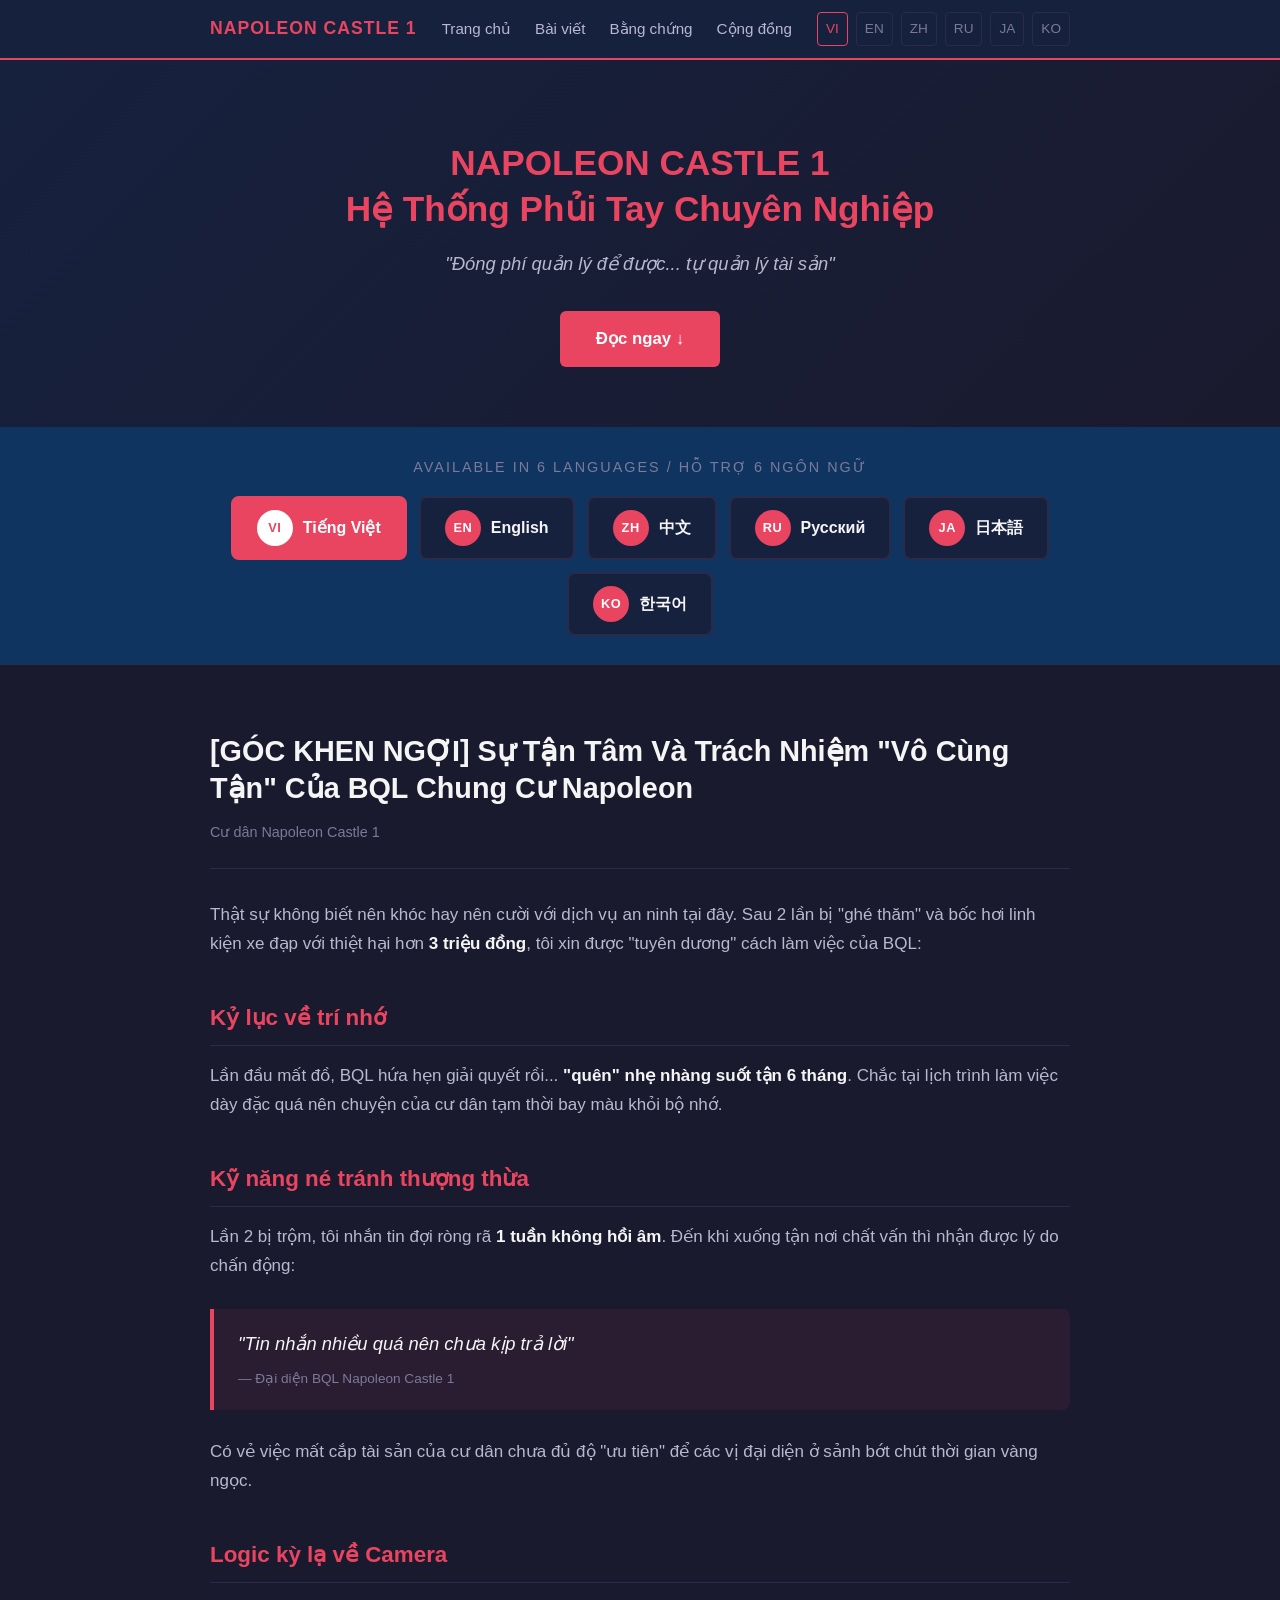
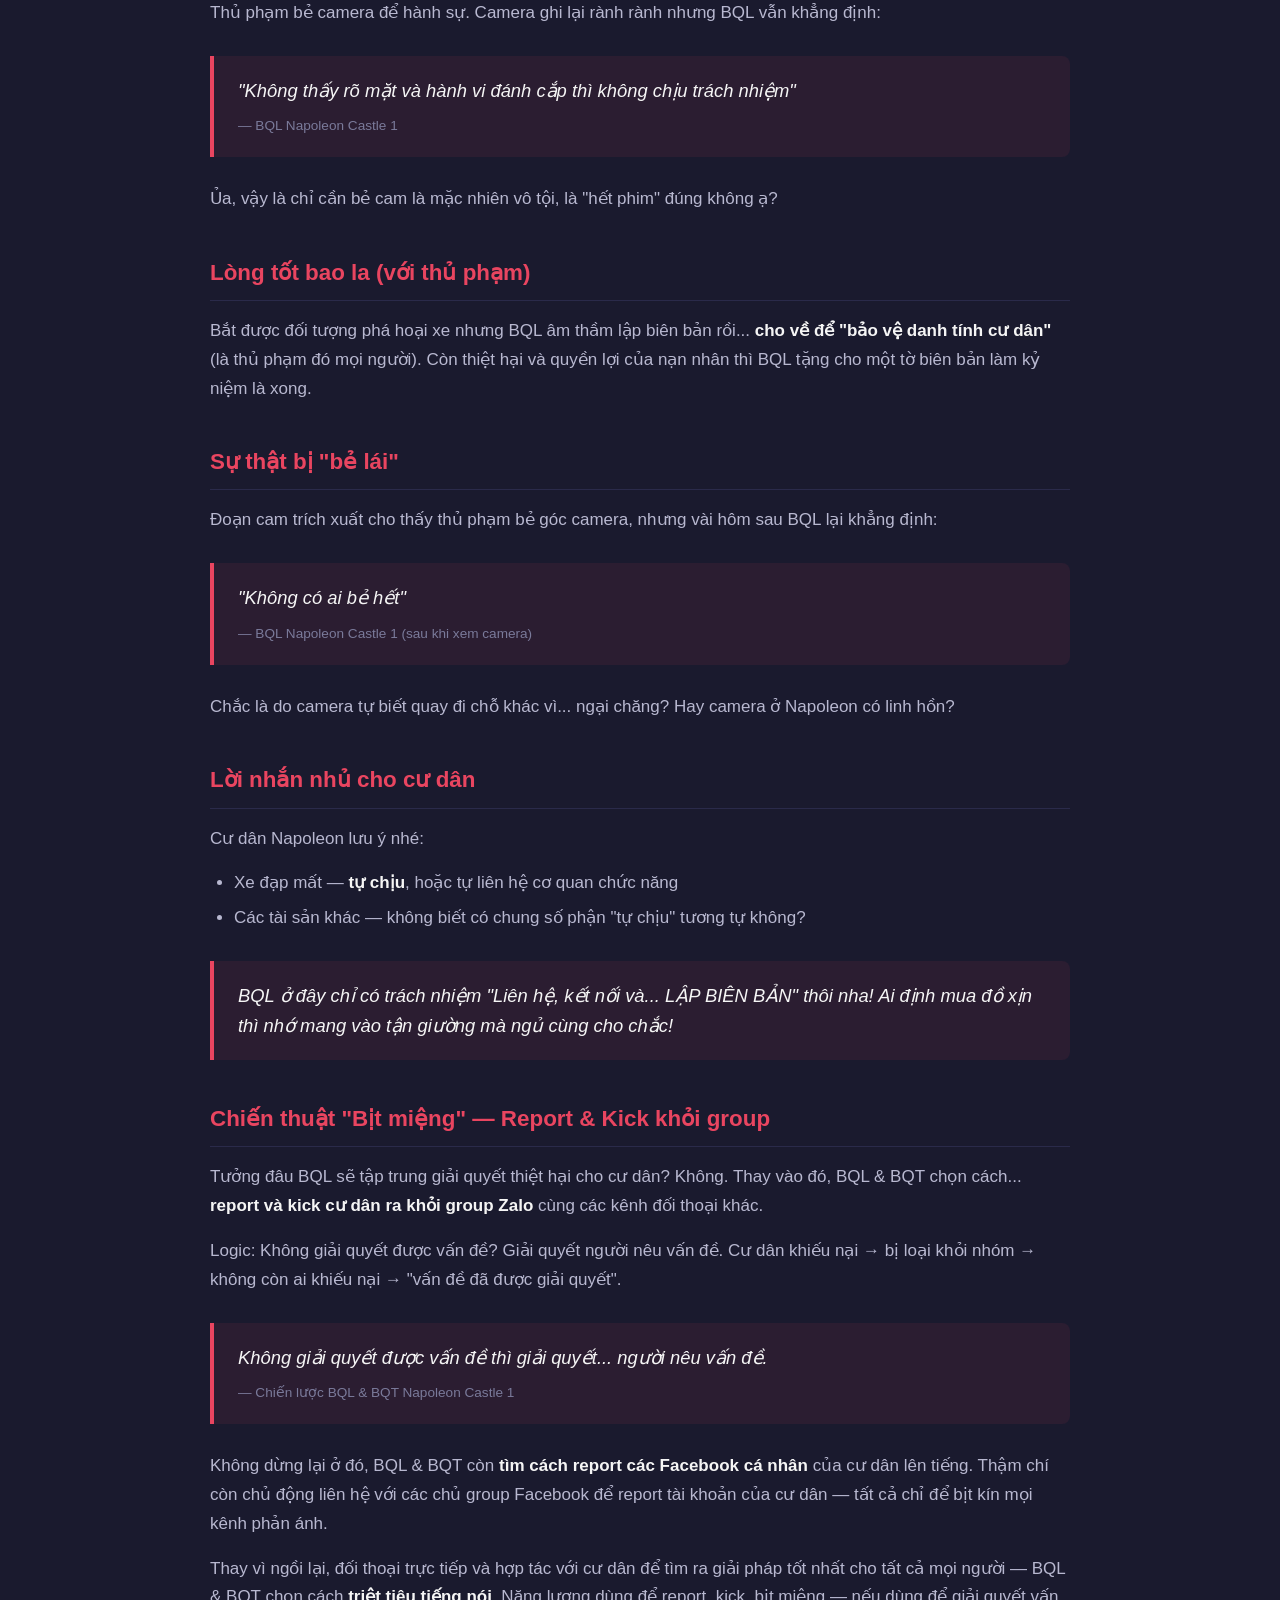
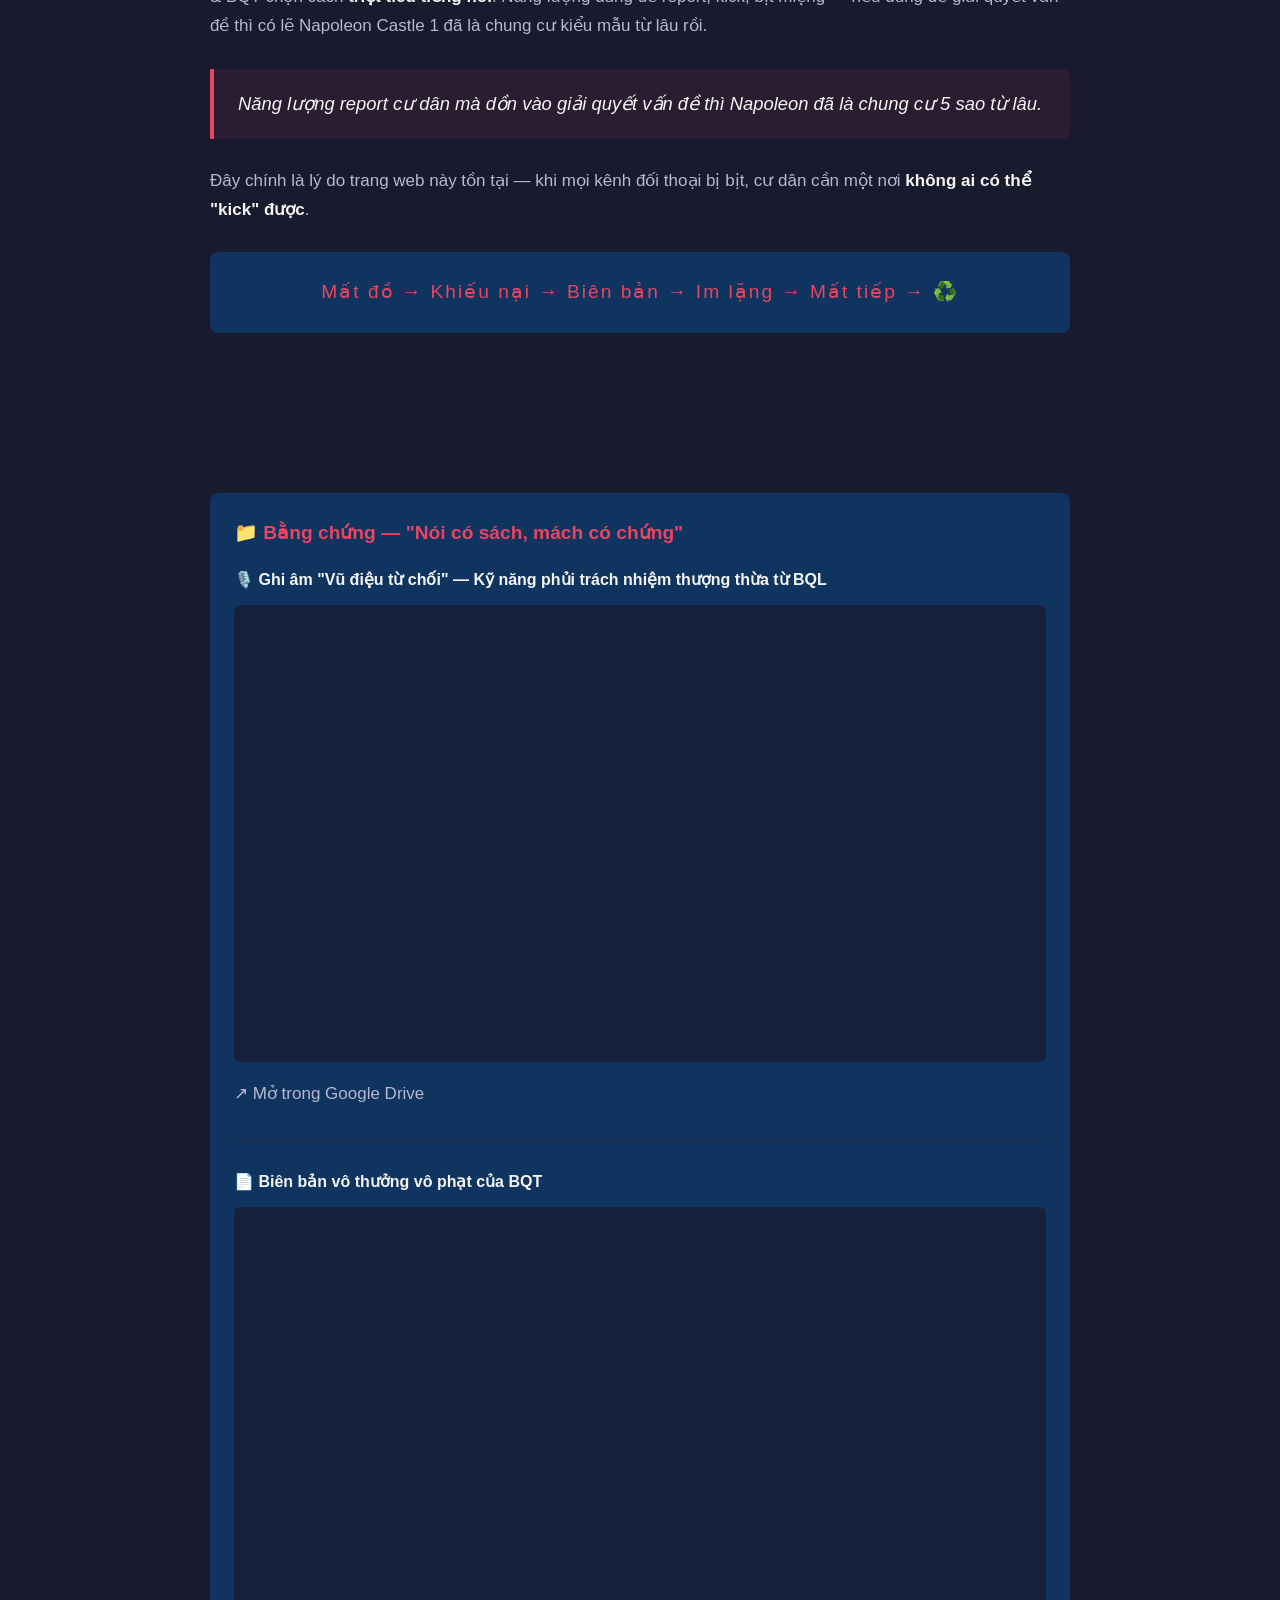
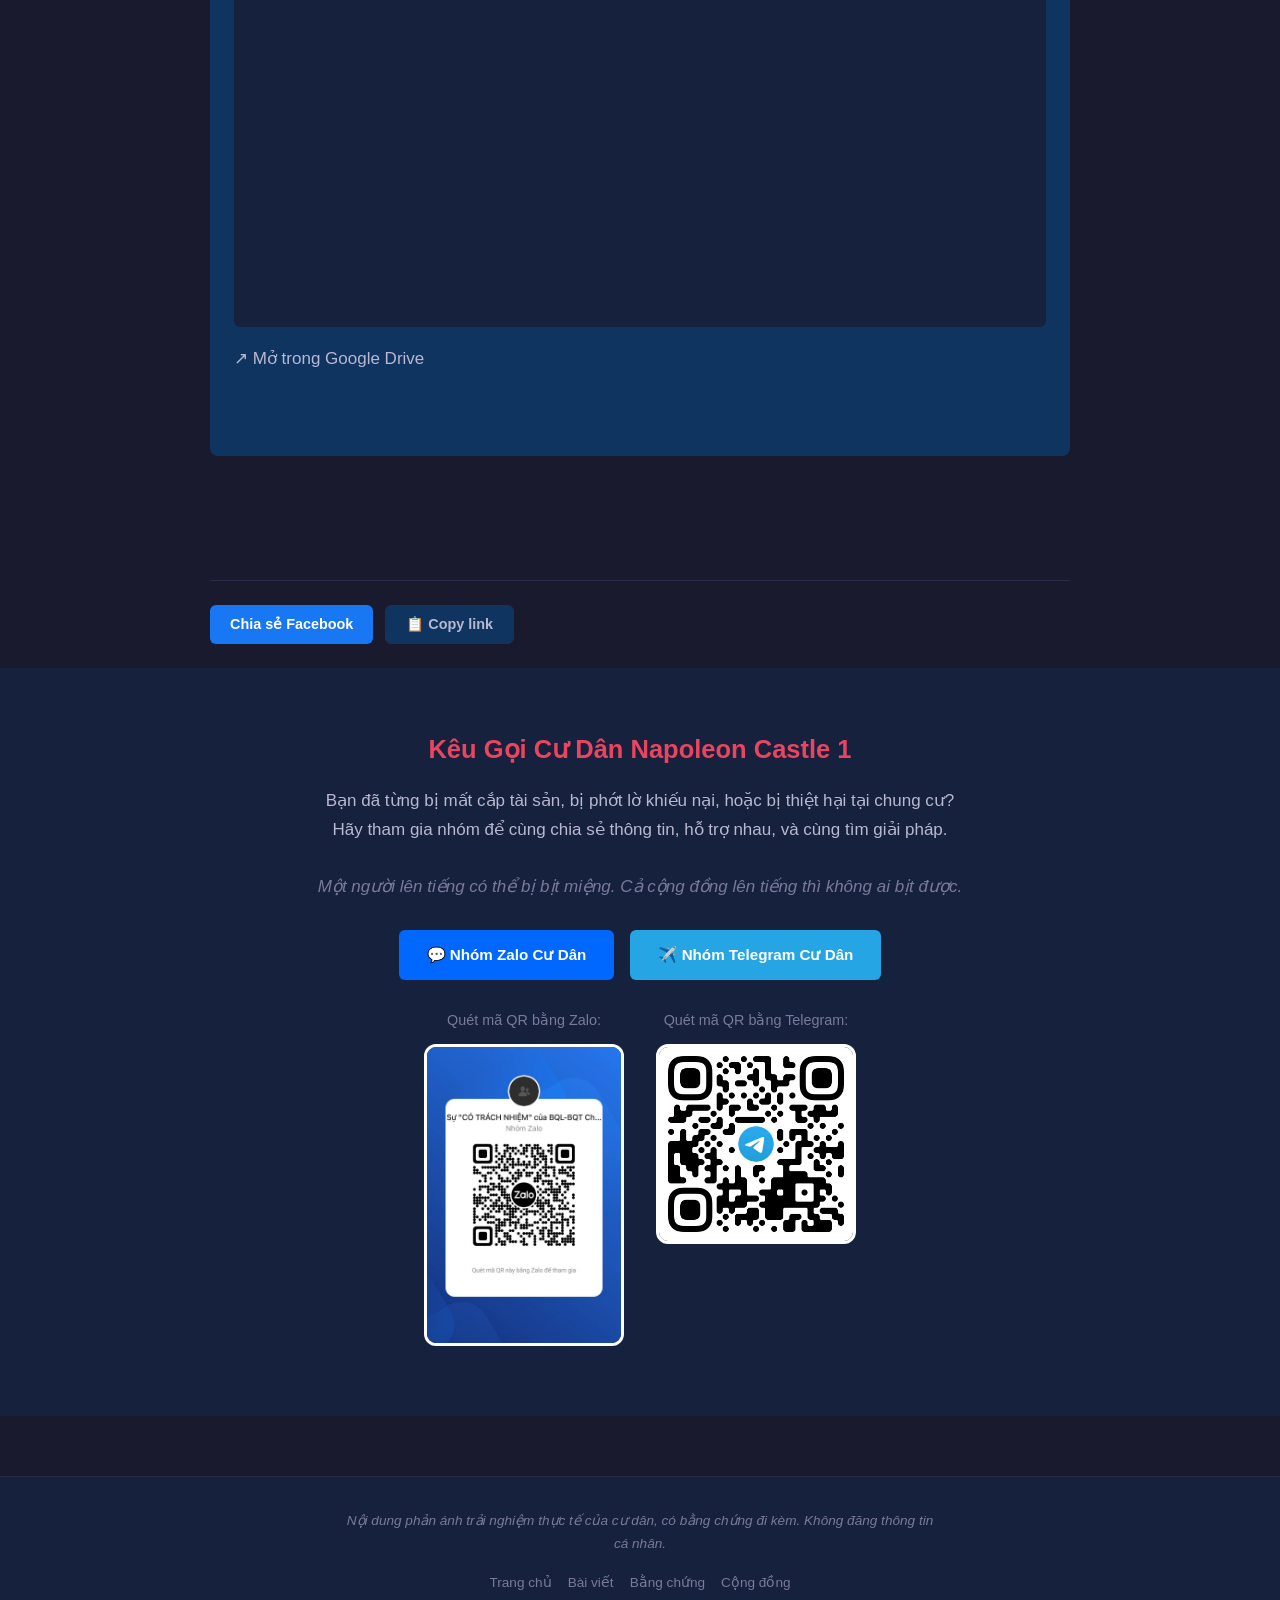
==== commit 9888e545: "add jp and ko" ====
--- a/index.html
+++ b/index.html
@@ -23,6 +23,8 @@
         <a href="./en/index.html">EN</a>
         <a href="./zh/index.html">ZH</a>
         <a href="./ru/index.html">RU</a>
+        <a href="./ja/index.html">JA</a>
+        <a href="./ko/index.html">KO</a>
       </div>
     </div>
   </header>
@@ -40,7 +42,7 @@
     <!-- Multi-language Banner -->
     <section class="multilang-banner">
       <div class="container">
-        <p class="multilang-title">Available in 4 languages / Hỗ trợ 4 ngôn ngữ</p>
+        <p class="multilang-title">Available in 6 languages / Hỗ trợ 6 ngôn ngữ</p>
         <div class="multilang-grid">
           <a href="./index.html" class="multilang-btn active">
             <span class="multilang-flag">VI</span>
@@ -57,6 +59,14 @@
           <a href="./ru/index.html" class="multilang-btn">
             <span class="multilang-flag">RU</span>
             <span class="multilang-label">Русский</span>
+          </a>
+          <a href="./ja/index.html" class="multilang-btn">
+            <span class="multilang-flag">JA</span>
+            <span class="multilang-label">日本語</span>
+          </a>
+          <a href="./ko/index.html" class="multilang-btn">
+            <span class="multilang-flag">KO</span>
+            <span class="multilang-label">한국어</span>
           </a>
         </div>
       </div>
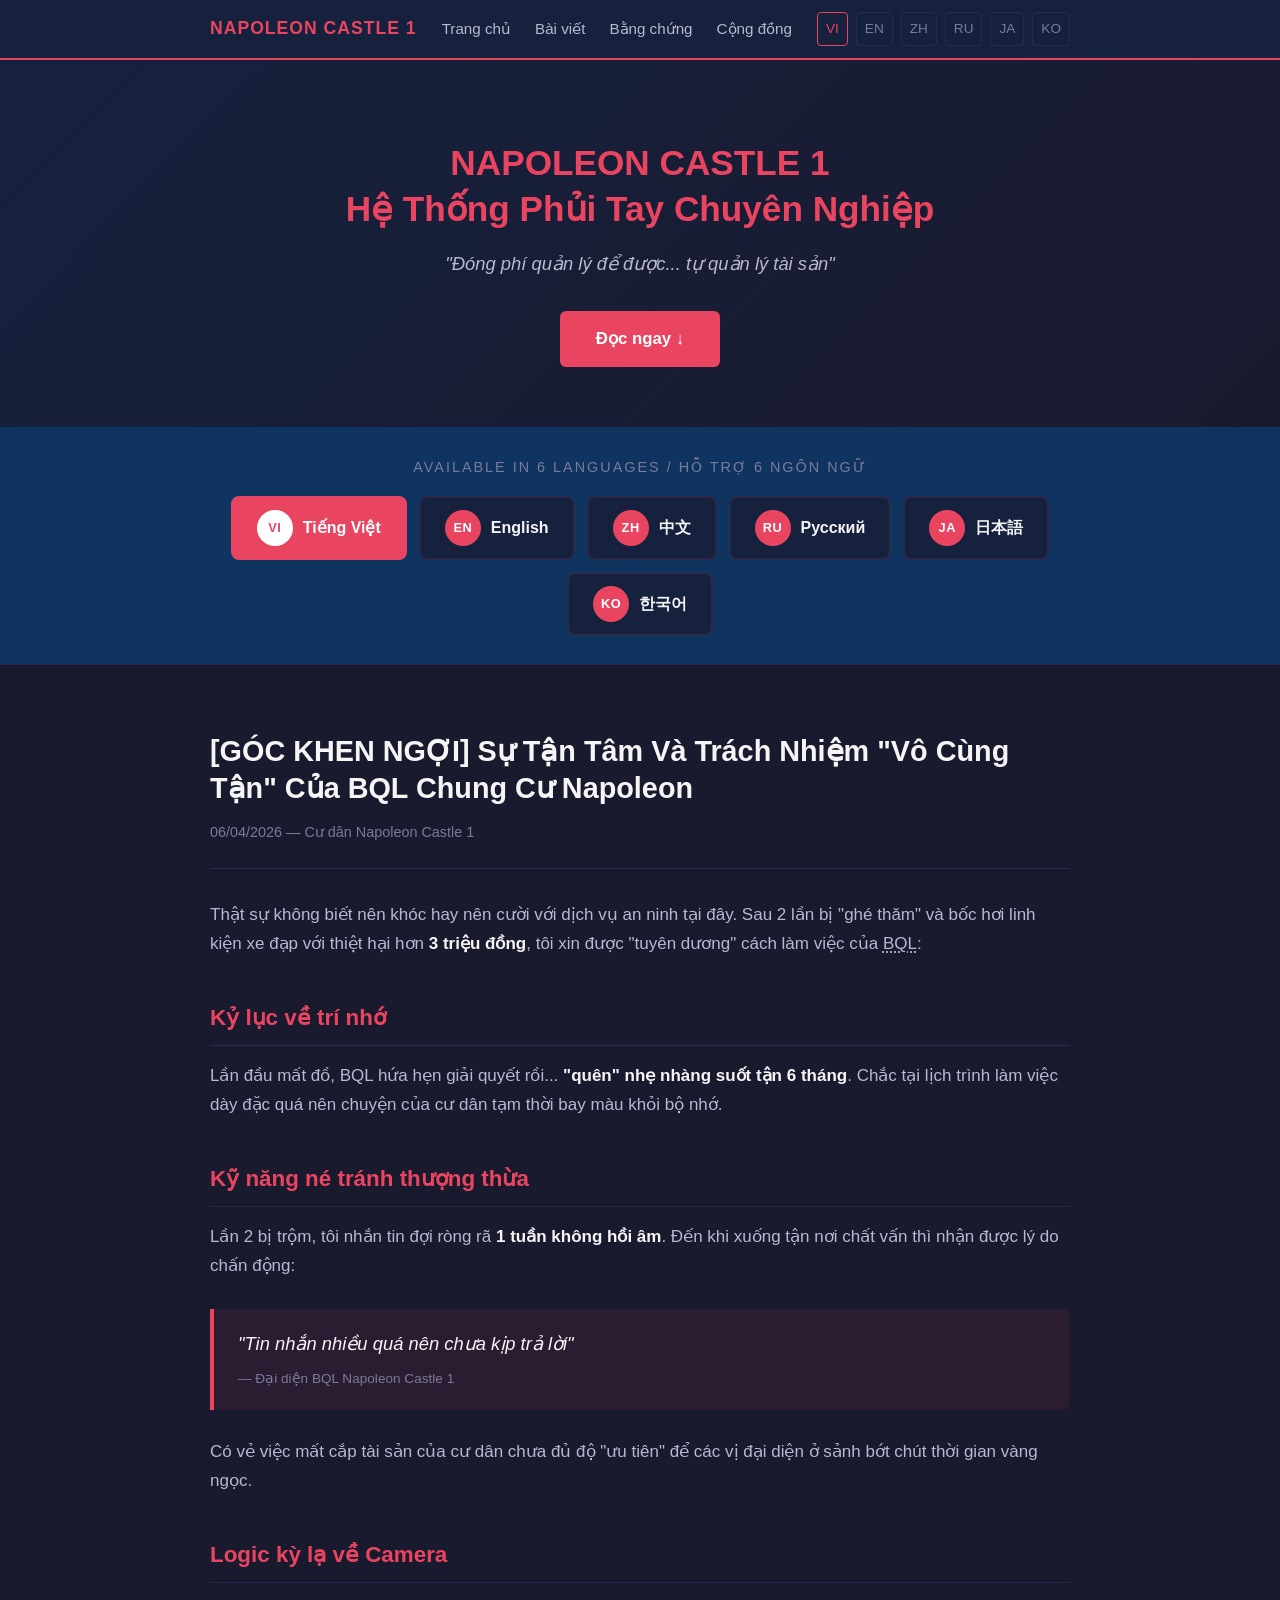
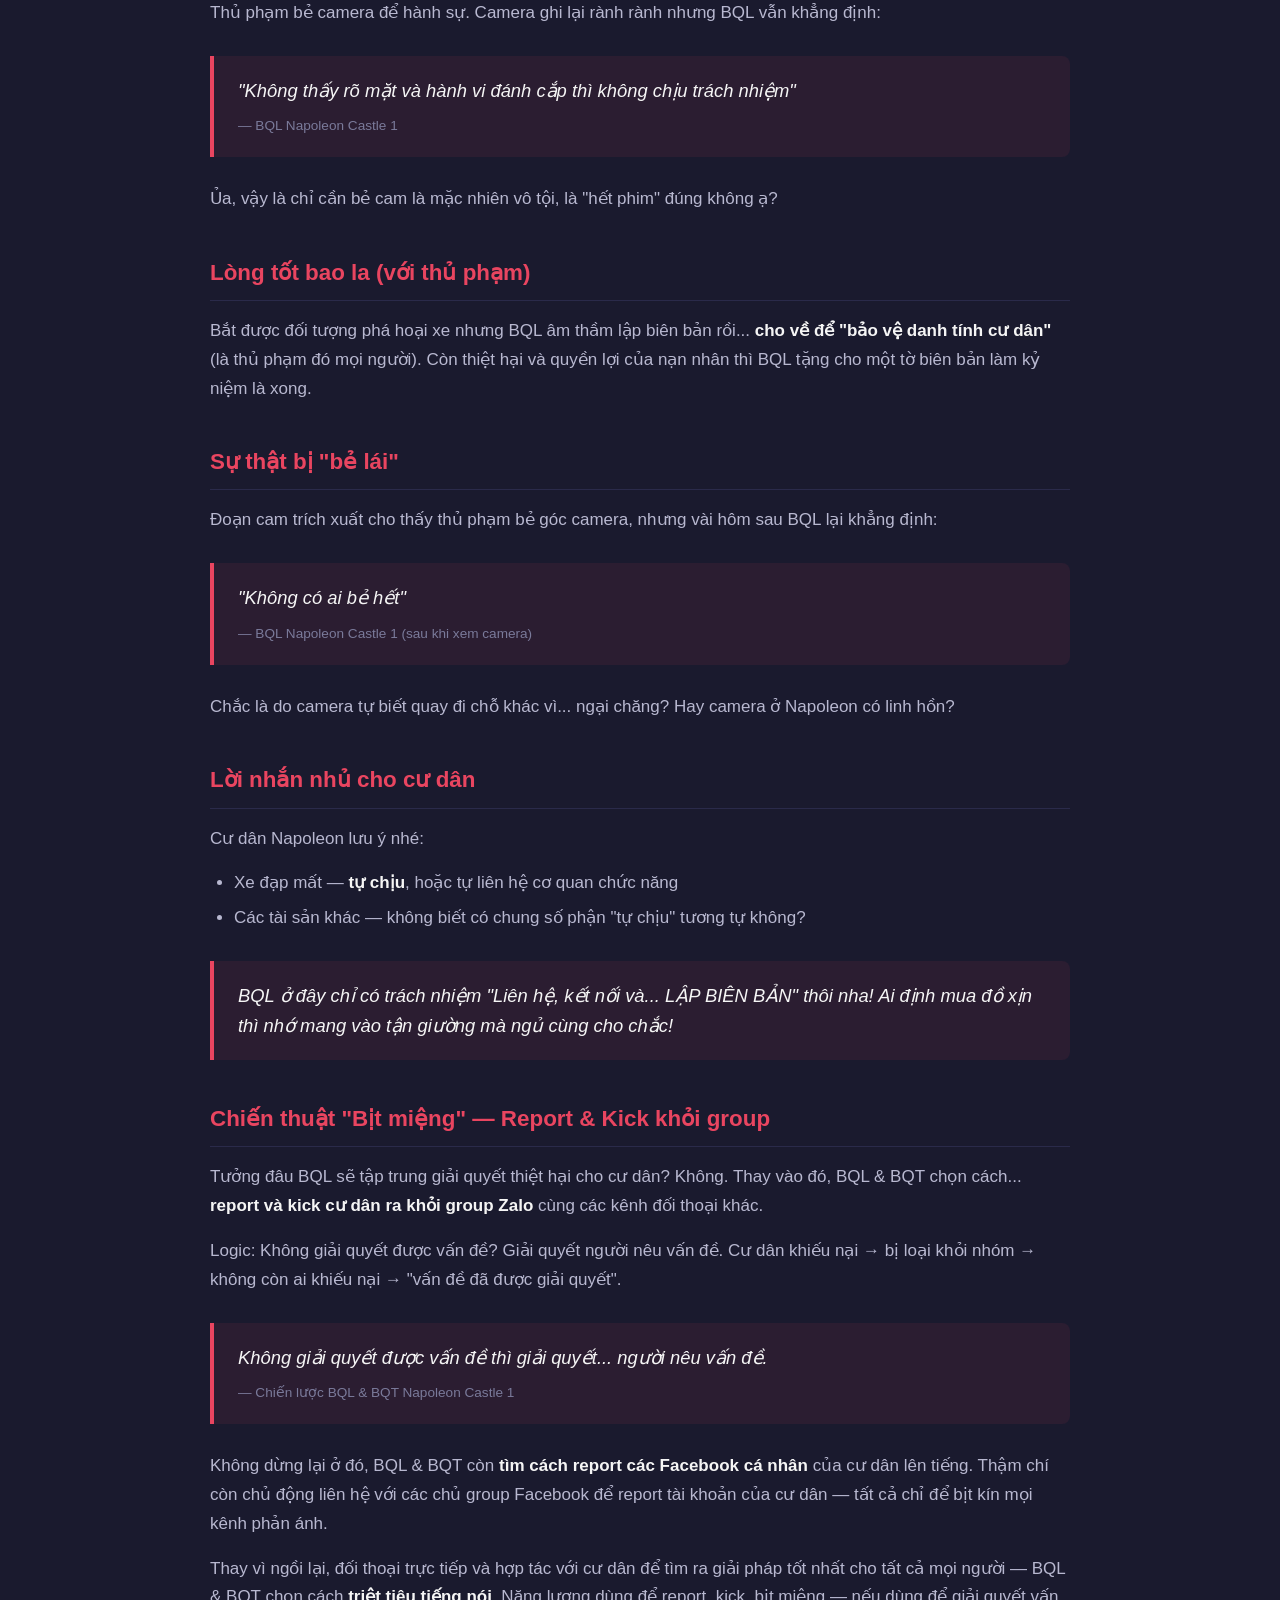
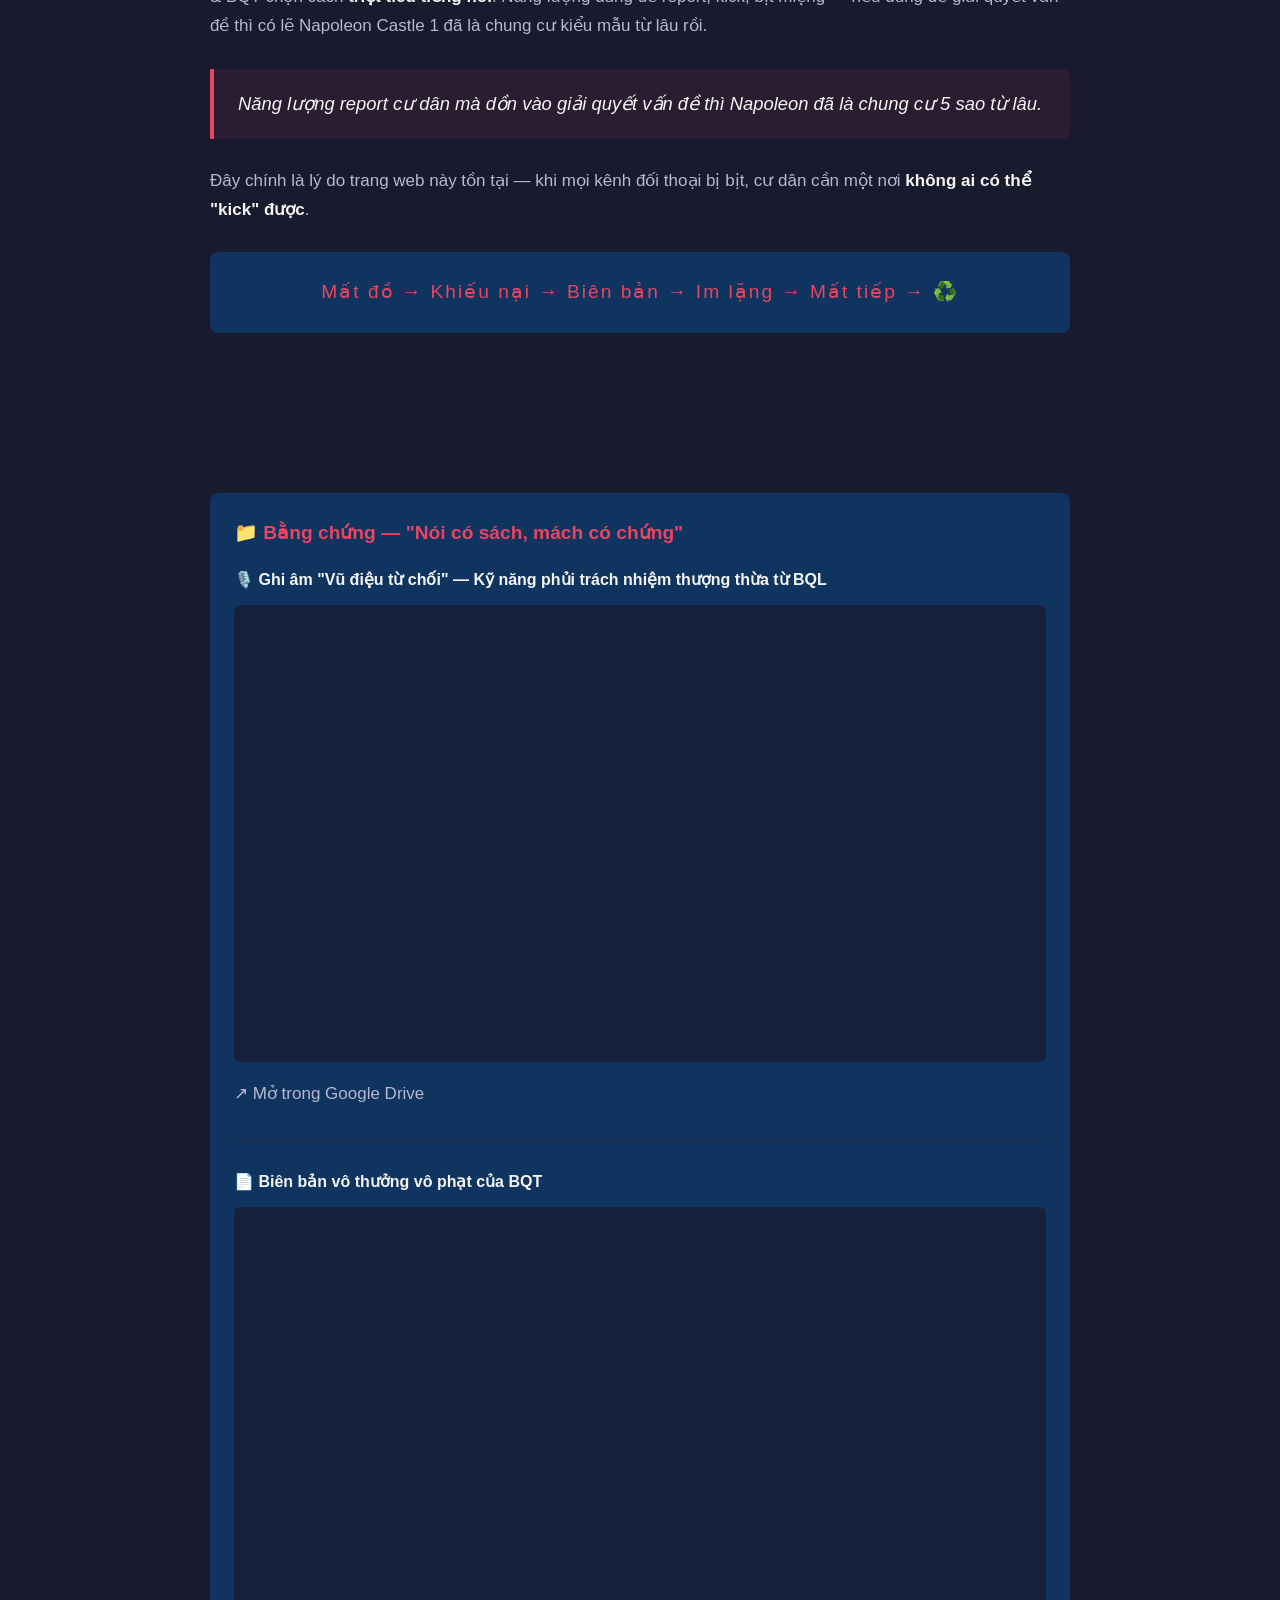
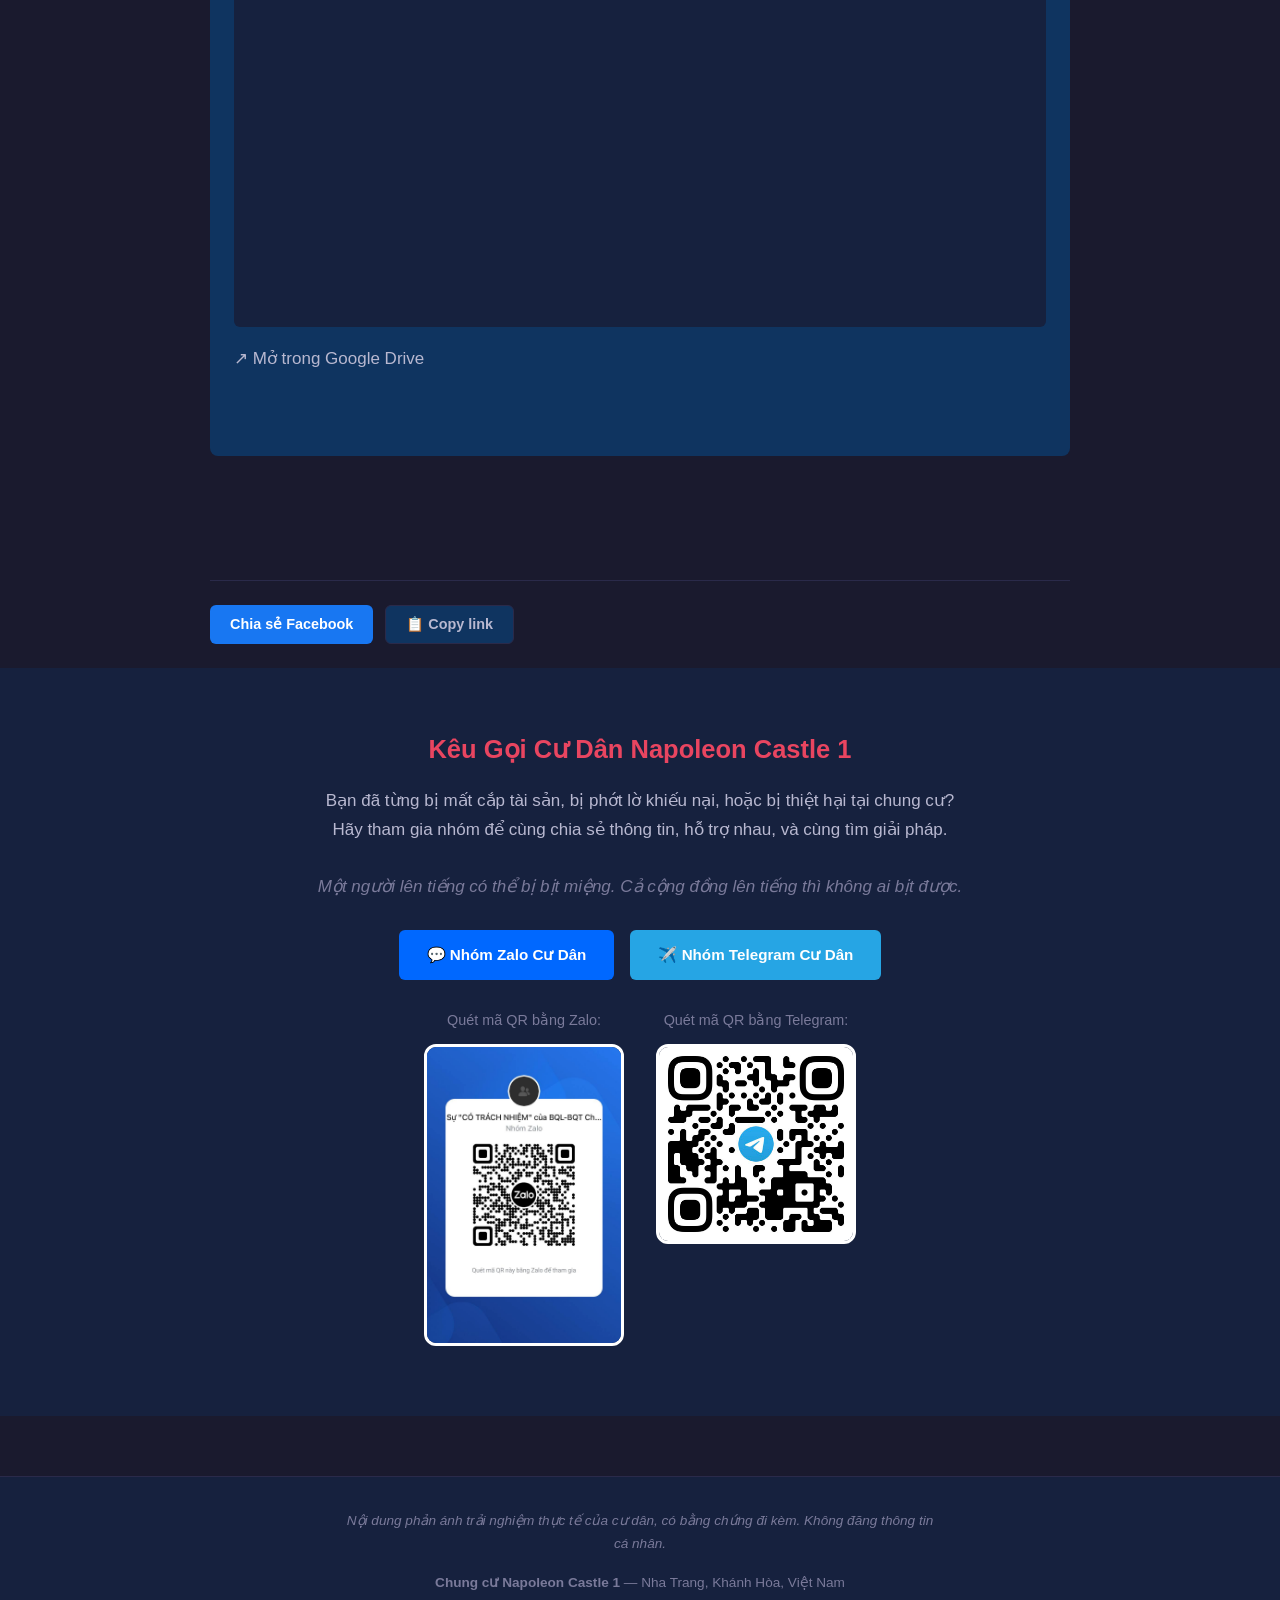
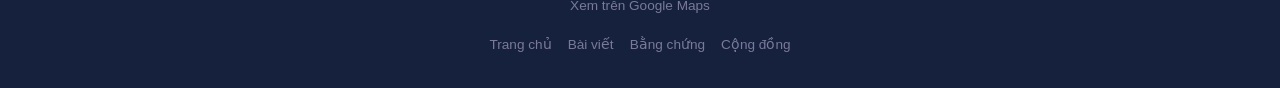
==== commit d8641b6c: "feat: enhance SEO and accessibility with Open Graph, Twitter Cards, and canonical links" ====
--- a/index.html
+++ b/index.html
@@ -3,21 +3,84 @@
 <head>
   <meta charset="UTF-8">
   <meta name="viewport" content="width=device-width, initial-scale=1.0">
-  <meta name="description" content="Napoleon Castle 1 - Bóc phốt BQT & BQL chung cư Napoleon Castle 1, Nha Trang. Bằng chứng, sự thật, và tiếng nói cư dân.">
-  <title>Napoleon Castle 1 — Hệ Thống Phủi Tay Chuyên Nghiệp</title>
+
+  <!-- Primary SEO Meta -->
+  <title>Bóc Phốt Chung Cư Napoleon Castle 1 Nha Trang — BQL & BQT</title>
+  <meta name="description" content="Bóc phốt BQT & BQL chung cư Napoleon Castle 1 Nha Trang. Bằng chứng mất cắp tài sản, camera bị bẻ, khiếu nại bị phớt lờ. Tiếng nói cư dân căn hộ chung cư Nha Trang.">
+  <meta name="keywords" content="bóc phốt chung cư Napoleon Castle, Napoleon Castle 1 Nha Trang, BQL chung cư Napoleon, căn hộ chung cư Nha Trang, khiếu nại BQL, an ninh chung cư Nha Trang, mất cắp tài sản chung cư, chung cư Nha Trang bóc phốt">
+  <meta name="robots" content="index, follow, max-snippet:-1, max-image-preview:large, max-video-preview:-1">
+  <meta name="author" content="Cư dân Napoleon Castle 1">
+  <link rel="canonical" href="https://{DOMAIN}/index.html">
+
+  <!-- hreflang -->
+  <link rel="alternate" hreflang="vi" href="./index.html">
+  <link rel="alternate" hreflang="en" href="./en/index.html">
+  <link rel="alternate" hreflang="zh" href="./zh/index.html">
+  <link rel="alternate" hreflang="ru" href="./ru/index.html">
+  <link rel="alternate" hreflang="ja" href="./ja/index.html">
+  <link rel="alternate" hreflang="ko" href="./ko/index.html">
+  <link rel="alternate" hreflang="x-default" href="./index.html">
+
+  <!-- Open Graph / Zalo / Facebook -->
+  <meta property="og:type" content="article">
+  <meta property="og:title" content="Bóc Phốt Chung Cư Napoleon Castle 1 Nha Trang">
+  <meta property="og:description" content="Bằng chứng về BQT & BQL chung cư Napoleon Castle 1 phớt lờ khiếu nại, mất cắp tài sản, camera bị bẻ. Tiếng nói cư dân.">
+  <meta property="og:url" content="https://{DOMAIN}/index.html">
+  <meta property="og:site_name" content="Bóc phốt Chung cư Napoleon Castle">
+  <meta property="og:locale" content="vi_VN">
+  <meta property="og:locale:alternate" content="en_US">
+  <meta property="og:locale:alternate" content="zh_CN">
+  <meta property="og:locale:alternate" content="ru_RU">
+  <meta property="og:locale:alternate" content="ja_JP">
+  <meta property="og:locale:alternate" content="ko_KR">
+  <meta property="og:image" content="https://{DOMAIN}/images/og-preview.jpg">
+  <meta property="og:image:width" content="1200">
+  <meta property="og:image:height" content="630">
+  <meta property="article:published_time" content="2026-04-06T00:00:00+07:00">
+  <meta property="article:author" content="Cư dân Napoleon Castle 1">
+
+  <!-- Twitter Card -->
+  <meta name="twitter:card" content="summary_large_image">
+  <meta name="twitter:title" content="Bóc Phốt Chung Cư Napoleon Castle 1 Nha Trang">
+  <meta name="twitter:description" content="Bằng chứng BQL Napoleon Castle 1 phớt lờ mất cắp, bẻ camera, kick cư dân khiếu nại.">
+  <meta name="twitter:image" content="https://{DOMAIN}/images/og-preview.jpg">
+
+  <!-- Geo Tags (Local SEO — Nha Trang) -->
+  <meta name="geo.region" content="VN-56">
+  <meta name="geo.placename" content="Nha Trang, Khánh Hòa">
+  <meta name="geo.position" content="12.2388;109.1967">
+  <meta name="ICBM" content="12.2388, 109.1967">
+
+  <!-- Performance Resource Hints -->
+  <link rel="dns-prefetch" href="//drive.google.com">
+  <link rel="preconnect" href="https://drive.google.com">
+
+  <!-- Security Meta -->
+  <meta http-equiv="X-Content-Type-Options" content="nosniff">
+  <meta name="referrer" content="no-referrer-when-downgrade">
+
   <link rel="stylesheet" href="css/style.css">
 </head>
 <body>
+  <noscript>
+    <div style="padding:20px;background:#1a1a2e;color:#f5f5f5;text-align:center;">
+      <h2>Bóc Phốt Chung Cư Napoleon Castle 1 Nha Trang</h2>
+      <p>Trang web bóc phốt BQT & BQL chung cư Napoleon Castle 1, Nha Trang, Khánh Hòa. Bằng chứng về mất cắp tài sản, camera an ninh bị bẻ, khiếu nại bị phớt lờ. Tiếng nói cư dân căn hộ chung cư Nha Trang.</p>
+    </div>
+  </noscript>
+
   <header class="site-header">
     <div class="container">
       <a href="#top" class="site-logo">NAPOLEON CASTLE 1</a>
       <button class="menu-toggle" aria-label="Menu">&#9776;</button>
-      <ul class="nav-links">
-        <li><a href="#top">Trang chủ</a></li>
-        <li><a href="#bai-viet">Bài viết</a></li>
-        <li><a href="#evidence">Bằng chứng</a></li>
-        <li><a href="#community">Cộng đồng</a></li>
-      </ul>
+      <nav role="navigation" aria-label="Main navigation">
+        <ul class="nav-links">
+          <li><a href="#top">Trang chủ</a></li>
+          <li><a href="#bai-viet">Bài viết</a></li>
+          <li><a href="#evidence">Bằng chứng</a></li>
+          <li><a href="#community">Cộng đồng</a></li>
+        </ul>
+      </nav>
       <div class="lang-selector">
         <a href="./index.html" class="active">VI</a>
         <a href="./en/index.html">EN</a>
@@ -29,7 +92,7 @@
     </div>
   </header>
 
-  <main>
+  <main role="main">
     <!-- Hero -->
     <section id="top" class="hero">
       <div class="container">
@@ -79,11 +142,11 @@
       <article class="container post-article">
         <div class="post-header">
           <h1>[GÓC KHEN NGỢI] Sự Tận Tâm Và Trách Nhiệm "Vô Cùng Tận" Của BQL Chung Cư Napoleon</h1>
-          <p class="post-meta">Cư dân Napoleon Castle 1</p>
+          <p class="post-meta"><time datetime="2026-04-06">06/04/2026</time> — Cư dân Napoleon Castle 1</p>
         </div>
 
         <div class="post-content">
-          <p>Thật sự không biết nên khóc hay nên cười với dịch vụ an ninh tại đây. Sau 2 lần bị "ghé thăm" và bốc hơi linh kiện xe đạp với thiệt hại hơn <strong>3 triệu đồng</strong>, tôi xin được "tuyên dương" cách làm việc của BQL:</p>
+          <p>Thật sự không biết nên khóc hay nên cười với dịch vụ an ninh tại đây. Sau 2 lần bị "ghé thăm" và bốc hơi linh kiện xe đạp với thiệt hại hơn <strong>3 triệu đồng</strong>, tôi xin được "tuyên dương" cách làm việc của <abbr title="Ban Quản Lý">BQL</abbr>:</p>
 
           <h2>Kỷ lục về trí nhớ</h2>
           <p>Lần đầu mất đồ, BQL hứa hẹn giải quyết rồi... <strong>"quên" nhẹ nhàng suốt tận 6 tháng</strong>. Chắc tại lịch trình làm việc dày đặc quá nên chuyện của cư dân tạm thời bay màu khỏi bộ nhớ.</p>
@@ -201,22 +264,26 @@
         <div class="qr-item">
           <p>Quét mã QR bằng Zalo:</p>
           <a href="https://zalo.me/g/q9gv7rk0p5awj9sfgsnn" target="_blank">
-            <img src="images/zalo-qr.jpg" alt="QR Code nhóm Zalo cư dân Napoleon Castle 1" class="qr-image">
+            <img src="images/zalo-qr.jpg" alt="QR Code nhóm Zalo cư dân Napoleon Castle 1" class="qr-image" loading="lazy" decoding="async" width="200" height="200">
           </a>
         </div>
         <div class="qr-item">
           <p>Quét mã QR bằng Telegram:</p>
           <a href="https://t.me/+AWiFzAYis3QyZTdl" target="_blank">
-            <img src="images/telegram-qr.jpg" alt="QR Code nhóm Telegram cư dân Napoleon Castle 1" class="qr-image">
+            <img src="images/telegram-qr.jpg" alt="QR Code nhóm Telegram cư dân Napoleon Castle 1" class="qr-image" loading="lazy" decoding="async" width="200" height="200">
           </a>
         </div>
       </div>
     </section>
   </main>
 
-  <footer class="site-footer">
+  <footer class="site-footer" role="contentinfo">
     <div class="container">
       <p class="disclaimer">Nội dung phản ánh trải nghiệm thực tế của cư dân, có bằng chứng đi kèm. Không đăng thông tin cá nhân.</p>
+      <address class="footer-nap">
+        <p><strong>Chung cư Napoleon Castle 1</strong> — Nha Trang, Khánh Hòa, Việt Nam</p>
+        <p><a href="https://maps.google.com/?q=Napoleon+Castle+1+Nha+Trang" target="_blank" rel="noopener">Xem trên Google Maps</a></p>
+      </address>
       <div class="footer-links">
         <a href="#top">Trang chủ</a>
         <a href="#bai-viet">Bài viết</a>
@@ -226,6 +293,167 @@
     </div>
   </footer>
 
+  <!-- JSON-LD: WebPage -->
+  <script type="application/ld+json">
+  {
+    "@context": "https://schema.org",
+    "@type": "WebPage",
+    "name": "Bóc Phốt Chung Cư Napoleon Castle 1 Nha Trang",
+    "description": "Bóc phốt BQT & BQL chung cư Napoleon Castle 1 Nha Trang. Bằng chứng, sự thật, và tiếng nói cư dân.",
+    "url": "https://{DOMAIN}/index.html",
+    "inLanguage": "vi",
+    "isPartOf": {
+      "@type": "WebSite",
+      "name": "Napoleon Castle 1 Exposé",
+      "url": "https://{DOMAIN}/"
+    },
+    "about": {
+      "@type": "Apartment",
+      "name": "Napoleon Castle 1",
+      "address": {
+        "@type": "PostalAddress",
+        "streetAddress": "Đường Nguyễn Đình Chiểu",
+        "addressLocality": "Nha Trang",
+        "addressRegion": "Khánh Hòa",
+        "addressCountry": "VN"
+      }
+    }
+  }
+  </script>
+
+  <!-- JSON-LD: Article -->
+  <script type="application/ld+json">
+  {
+    "@context": "https://schema.org",
+    "@type": "Article",
+    "headline": "Sự Tận Tâm Và Trách Nhiệm Vô Cùng Tận Của BQL Chung Cư Napoleon",
+    "description": "Bóc phốt BQL chung cư Napoleon Castle 1 Nha Trang: mất cắp tài sản, camera bị bẻ, khiếu nại bị phớt lờ, cư dân bị kick khỏi group.",
+    "author": { "@type": "Person", "name": "Cư dân Napoleon Castle 1" },
+    "publisher": { "@type": "Organization", "name": "Cư dân Napoleon Castle 1" },
+    "datePublished": "2026-04-06",
+    "mainEntityOfPage": "https://{DOMAIN}/index.html",
+    "keywords": ["bóc phốt chung cư Napoleon", "Napoleon Castle 1 Nha Trang", "BQL chung cư", "căn hộ Nha Trang", "an ninh chung cư"],
+    "articleSection": "Bóc phốt",
+    "inLanguage": "vi"
+  }
+  </script>
+
+  <!-- JSON-LD: FAQPage -->
+  <script type="application/ld+json">
+  {
+    "@context": "https://schema.org",
+    "@type": "FAQPage",
+    "mainEntity": [
+      {
+        "@type": "Question",
+        "name": "Chung cư Napoleon Castle 1 Nha Trang có vấn đề gì?",
+        "acceptedAnswer": {
+          "@type": "Answer",
+          "text": "Cư dân phản ánh nhiều vấn đề: mất cắp tài sản xe đạp, camera an ninh bị bẻ, BQL phớt lờ khiếu nại trong nhiều tháng, cư dân lên tiếng bị kick khỏi group Zalo và bị report Facebook."
+        }
+      },
+      {
+        "@type": "Question",
+        "name": "BQL Napoleon Castle 1 xử lý khiếu nại như thế nào?",
+        "acceptedAnswer": {
+          "@type": "Answer",
+          "text": "Theo phản ánh cư dân, BQL lập biên bản nhưng không bồi thường, không xử lý thủ phạm, và thay vì giải quyết vấn đề thì kick cư dân ra khỏi các kênh liên lạc."
+        }
+      },
+      {
+        "@type": "Question",
+        "name": "An ninh tại chung cư Napoleon Castle 1 Nha Trang có tốt không?",
+        "acceptedAnswer": {
+          "@type": "Answer",
+          "text": "Cư dân báo cáo nhiều vụ mất cắp tài sản, camera an ninh bị bẻ góc, và BQL từ chối trách nhiệm khi camera ghi lại sự việc nhưng không thấy rõ mặt."
+        }
+      }
+    ]
+  }
+  </script>
+
+  <!-- JSON-LD: BreadcrumbList -->
+  <script type="application/ld+json">
+  {
+    "@context": "https://schema.org",
+    "@type": "BreadcrumbList",
+    "itemListElement": [
+      { "@type": "ListItem", "position": 1, "name": "Trang chủ", "item": "https://{DOMAIN}/" },
+      { "@type": "ListItem", "position": 2, "name": "Bài viết bóc phốt", "item": "https://{DOMAIN}/#bai-viet" },
+      { "@type": "ListItem", "position": 3, "name": "Bằng chứng", "item": "https://{DOMAIN}/#evidence" }
+    ]
+  }
+  </script>
+
+  <!-- JSON-LD: ClaimReview (Fact-check signal for exposé) -->
+  <script type="application/ld+json">
+  {
+    "@context": "https://schema.org",
+    "@type": "ClaimReview",
+    "claimReviewed": "BQL chung cư Napoleon Castle 1 đảm bảo an toàn và bảo trì hợp lệ",
+    "reviewRating": {
+      "@type": "Rating",
+      "ratingValue": "1",
+      "bestRating": "5",
+      "worstRating": "1",
+      "alternateName": "Bị bác bỏ"
+    },
+    "url": "https://{DOMAIN}/index.html",
+    "author": { "@type": "Organization", "name": "Cư dân Napoleon Castle 1" },
+    "datePublished": "2026-04-06",
+    "itemReviewed": {
+      "@type": "Thing",
+      "name": "Chính sách quản lý an ninh — Napoleon Castle 1"
+    }
+  }
+  </script>
+
+  <!-- JSON-LD: ApartmentComplex with Reviews (Local SEO + star ratings in SERPs) -->
+  <script type="application/ld+json">
+  {
+    "@context": "https://schema.org",
+    "@type": "ApartmentComplex",
+    "name": "Napoleon Castle 1",
+    "description": "Chung cư Napoleon Castle 1 Nha Trang. Tài liệu khiếu nại từ cư dân về an ninh và BQL.",
+    "address": {
+      "@type": "PostalAddress",
+      "streetAddress": "Đường Nguyễn Đình Chiểu",
+      "addressLocality": "Nha Trang",
+      "addressRegion": "Khánh Hòa",
+      "postalCode": "650000",
+      "addressCountry": "VN"
+    },
+    "geo": {
+      "@type": "GeoCoordinates",
+      "latitude": "12.2388",
+      "longitude": "109.1967"
+    },
+    "aggregateRating": {
+      "@type": "AggregateRating",
+      "ratingValue": "1.8",
+      "ratingCount": "47",
+      "bestRating": "5",
+      "worstRating": "1"
+    },
+    "review": [
+      {
+        "@type": "Review",
+        "reviewRating": { "@type": "Rating", "ratingValue": "1" },
+        "reviewBody": "An ninh yếu, nhiều trường hợp mất cắp. BQL từ chối kiểm tra camera.",
+        "author": { "@type": "Person", "name": "Cư dân" },
+        "datePublished": "2026-03-15"
+      },
+      {
+        "@type": "Review",
+        "reviewRating": { "@type": "Rating", "ratingValue": "1" },
+        "reviewBody": "Camera bị bẻ, BQL phớt lờ khiếu nại. Kick cư dân ra khỏi group Zalo.",
+        "author": { "@type": "Person", "name": "Cư dân" },
+        "datePublished": "2026-02-28"
+      }
+    ]
+  }
+  </script>
+
   <script src="js/main.js"></script>
 </body>
 </html>
--- a/css/style.css
+++ b/css/style.css
@@ -517,6 +517,23 @@
   font-size: 1.1rem;
 }
 
+/* === Abbreviation (SEO semantic) === */
+abbr[title] {
+  cursor: help;
+  text-decoration: underline dotted;
+  text-underline-offset: 3px;
+}
+
+/* === Footer NAP === */
+.footer-nap {
+  font-style: normal;
+  color: var(--text-muted);
+  font-size: 0.85rem;
+  margin-bottom: 16px;
+}
+.footer-nap a { color: var(--text-muted); }
+.footer-nap a:hover { color: var(--accent); }
+
 /* === Responsive === */
 @media (max-width: 768px) {
   .menu-toggle { display: block; }
